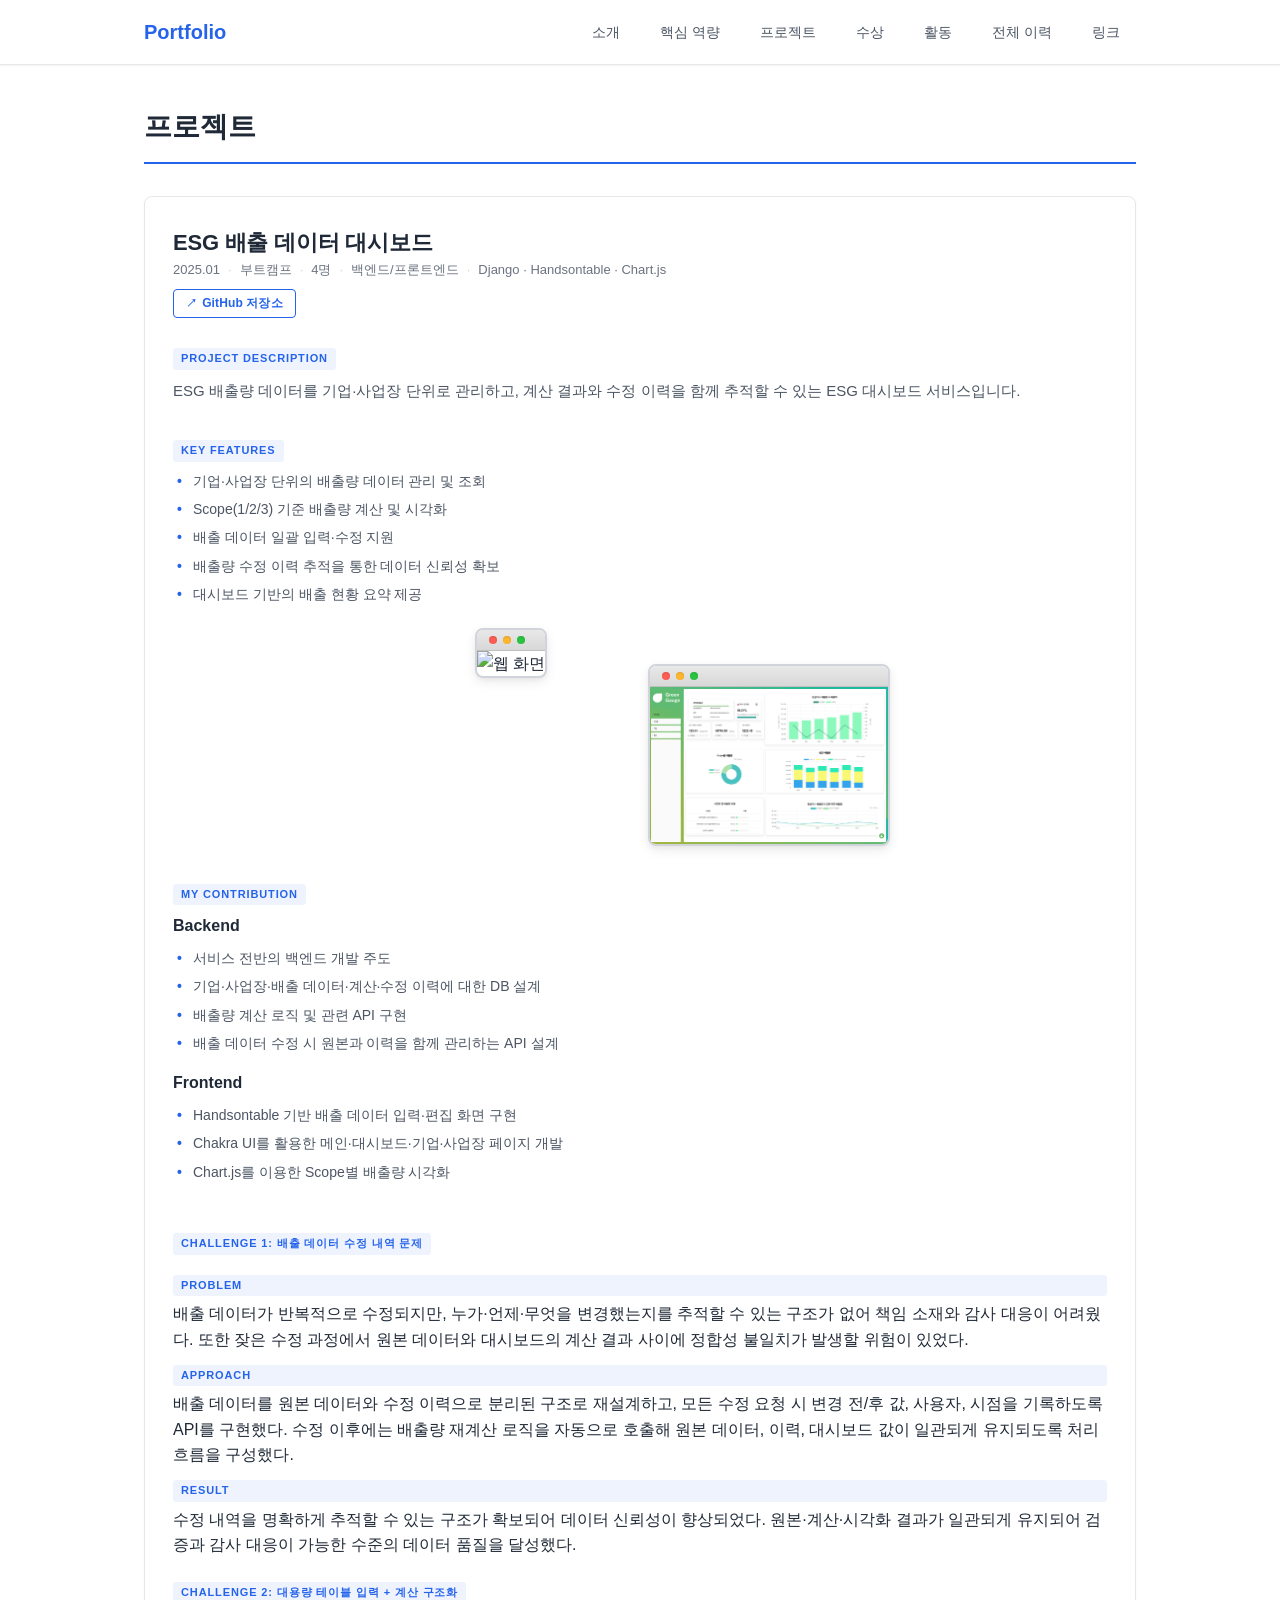
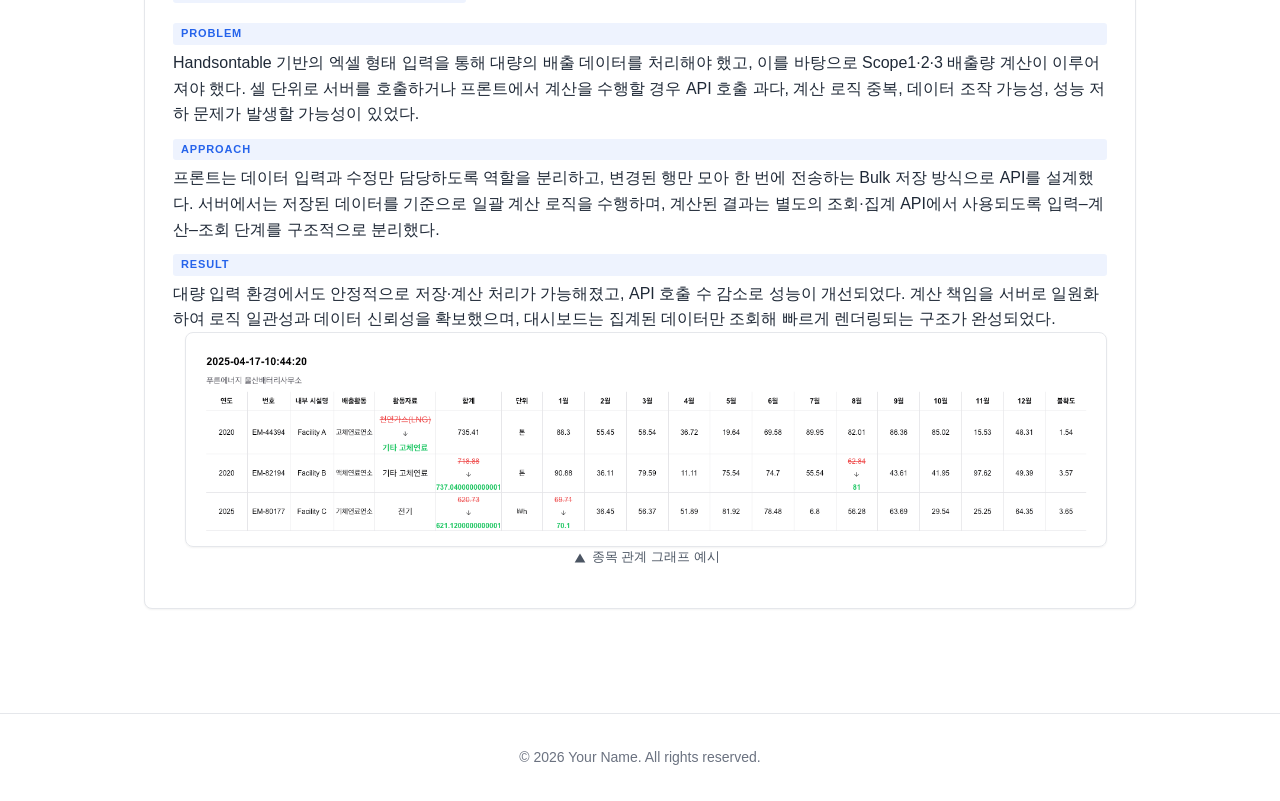
==== index copy.html @ 51c322f3 "setup" ====
<!doctype html>
<html lang="ko">
  <head>
    <meta charset="UTF-8" />
    <meta name="viewport" content="width=device-width, initial-scale=1.0" />
    <title>백엔드 개발자 포트폴리오</title>
    <link rel="stylesheet" href="styles.css" />
  </head>
  <body>
    <!-- SVG symbols (hidden) for reusable icons -->
    <svg
      aria-hidden="true"
      style="position: absolute; width: 0; height: 0; overflow: hidden"
      focusable="false"
    >
      <symbol id="icon-chevron-down" viewBox="0 0 24 24">
        <polygon points="12,18.9282 4,5.0718 20,5.0718" fill="currentColor" />
      </symbol>
      <symbol id="icon-chevron-up" viewBox="0 0 24 24">
        <polygon points="12,5.0718 4,18.9282 20,18.9282" fill="currentColor" />
      </symbol>
    </svg>
    <!-- 네비게이션 -->
    <nav class="nav" id="nav">
      <div class="nav-container">
        <div class="nav-brand">Portfolio</div>
        <ul class="nav-menu">
          <li><a href="#about">소개</a></li>
          <li><a href="#highlights">핵심 역량</a></li>
          <li><a href="#projects">프로젝트</a></li>
          <li><a href="#awards">수상</a></li>
          <li><a href="#activities">활동</a></li>
          <li><a href="#timeline">전체 이력</a></li>
          <li><a href="#links">링크</a></li>
        </ul>
      </div>
    </nav>

    <main class="container">
      <!-- 프로젝트 섹션 -->
      <section id="projects" class="section">
        <h2 class="section-title">프로젝트</h2>
        <div class="cards-container">
          <!-- 프로젝트 1 -->

          <!-- 프로젝트 2 -->
          <article class="card">
            <div class="card-header">
              <h3 class="card-title">ESG 배출 데이터 대시보드</h3>
              <div class="card-meta">
                <span class="card-date">2025.01</span>
                <span class="card-meta-divider">·</span>
                <span class="card-badge">부트캠프</span>
                <span class="card-meta-divider">·</span>
                <span class="card-meta-item">4명</span>
                <span class="card-meta-divider">·</span>
                <span class="card-meta-item">백엔드/프론트엔드</span>
                <span class="card-meta-divider">·</span>
                <span class="card-meta-item"
                  >Django · Handsontable · Chart.js</span
                >
              </div>
              <div class="card-link">
                <a
                  href="https://github.com/esg-bitcamp-team3/front"
                  target="_blank"
                  >GitHub 저장소</a
                >
              </div>
            </div>

            <div class="card-body">
              <div class="project-info">
                <div class="card-section">
                  <h4 class="subsection-title">Project Description</h4>
                  <p class="desc-lead">
                    ESG 배출량 데이터를 기업·사업장 단위로 관리하고, 계산 결과와
                    수정 이력을 함께 추적할 수 있는 ESG 대시보드 서비스입니다.
                  </p>
                </div>
                <div class="card-section">
                  <h4 class="subsection-title">Key Features</h4>
                  <ul class="bullet-list">
                    <li>기업·사업장 단위의 배출량 데이터 관리 및 조회</li>
                    <li>Scope(1/2/3) 기준 배출량 계산 및 시각화</li>
                    <li>배출 데이터 일괄 입력·수정 지원</li>
                    <li>배출량 수정 이력 추적을 통한 데이터 신뢰성 확보</li>
                    <li>대시보드 기반의 배출 현황 요약 제공</li>
                  </ul>
                </div>
              </div>

              <div class="project-media-2col">
                <div class="device desktop">
                  <div class="top-bar">
                    <span></span><span></span><span></span>
                  </div>
                  <div class="screen">
                    <img src="img/pj2_img_4 복사본 3.png" alt="웹 화면" />
                  </div>
                </div>
                <div class="device desktop">
                  <div class="top-bar">
                    <span></span><span></span><span></span>
                  </div>
                  <div class="screen">
                    <img src="img/pj2_img_4.png" alt="웹 화면" />
                  </div>
                </div>
              </div>

              <div class="card-section">
                <h4 class="subsection-title">My Contribution</h4>
                <p style="margin-bottom: 0.5rem">
                  <strong>Backend</strong>
                </p>
                <ul class="bullet-list" style="margin-bottom: 1rem">
                  <li>서비스 전반의 백엔드 개발 주도</li>
                  <li>기업·사업장·배출 데이터·계산·수정 이력에 대한 DB 설계</li>
                  <li>배출량 계산 로직 및 관련 API 구현</li>
                  <li>
                    배출 데이터 수정 시 원본과 이력을 함께 관리하는 API 설계
                  </li>
                </ul>
                <p style="margin-bottom: 0.5rem">
                  <strong>Frontend</strong>
                </p>
                <ul class="bullet-list">
                  <li>Handsontable 기반 배출 데이터 입력·편집 화면 구현</li>
                  <li>
                    Chakra UI를 활용한 메인·대시보드·기업·사업장 페이지 개발
                  </li>
                  <li>Chart.js를 이용한 Scope별 배출량 시각화</li>
                </ul>
              </div>

              <div class="card-section">
                <div>
                  <h4 class="subsection-title">
                    Challenge 1: 배출 데이터 수정 내역 문제
                  </h4>
                  <div class="problem-content">
                    <h5 class="problem-subtitle">Problem</h5>
                    <p class="problem-text">
                      배출 데이터가 반복적으로 수정되지만, 누가·언제·무엇을
                      변경했는지를 추적할 수 있는 구조가 없어 책임 소재와 감사
                      대응이 어려웠다. 또한 잦은 수정 과정에서 원본 데이터와
                      대시보드의 계산 결과 사이에 정합성 불일치가 발생할 위험이
                      있었다.
                    </p>

                    <h5 class="problem-subtitle">Approach</h5>
                    <p class="problem-text">
                      배출 데이터를 원본 데이터와 수정 이력으로 분리된 구조로
                      재설계하고, 모든 수정 요청 시 변경 전/후 값, 사용자,
                      시점을 기록하도록 API를 구현했다. 수정 이후에는 배출량
                      재계산 로직을 자동으로 호출해 원본 데이터, 이력, 대시보드
                      값이 일관되게 유지되도록 처리 흐름을 구성했다.
                    </p>

                    <h5 class="problem-subtitle">Result</h5>
                    <p class="problem-text">
                      수정 내역을 명확하게 추적할 수 있는 구조가 확보되어 데이터
                      신뢰성이 향상되었다. 원본·계산·시각화 결과가 일관되게
                      유지되어 검증과 감사 대응이 가능한 수준의 데이터 품질을
                      달성했다.
                    </p>
                  </div>

                  <h4 class="subsection-title" style="margin-top: 1.5rem">
                    Challenge 2: 대용량 테이블 입력 + 계산 구조화
                  </h4>
                  <div class="problem-content">
                    <h5 class="problem-subtitle">Problem</h5>
                    <p class="problem-text">
                      Handsontable 기반의 엑셀 형태 입력을 통해 대량의 배출
                      데이터를 처리해야 했고, 이를 바탕으로 Scope1·2·3 배출량
                      계산이 이루어져야 했다. 셀 단위로 서버를 호출하거나
                      프론트에서 계산을 수행할 경우 API 호출 과다, 계산 로직
                      중복, 데이터 조작 가능성, 성능 저하 문제가 발생할 가능성이
                      있었다.
                    </p>

                    <h5 class="problem-subtitle">Approach</h5>
                    <p class="problem-text">
                      프론트는 데이터 입력과 수정만 담당하도록 역할을 분리하고,
                      변경된 행만 모아 한 번에 전송하는 Bulk 저장 방식으로 API를
                      설계했다. 서버에서는 저장된 데이터를 기준으로 일괄 계산
                      로직을 수행하며, 계산된 결과는 별도의 조회·집계 API에서
                      사용되도록 입력–계산–조회 단계를 구조적으로 분리했다.
                    </p>

                    <h5 class="problem-subtitle">Result</h5>
                    <p class="problem-text">
                      대량 입력 환경에서도 안정적으로 저장·계산 처리가
                      가능해졌고, API 호출 수 감소로 성능이 개선되었다. 계산
                      책임을 서버로 일원화하여 로직 일관성과 데이터 신뢰성을
                      확보했으며, 대시보드는 집계된 데이터만 조회해 빠르게
                      렌더링되는 구조가 완성되었다.
                    </p>
                  </div>
                </div>
                <div class="diagram-container">
                  <div class="diagram-caption-container">
                    <img
                      src="img/pj2_img_3.png"
                      alt="종목 관계 그래프"
                      class="diagram-img"
                    />

                    <p class="diagram-caption">
                      <svg
                        class="icon icon-chev icon-chev-up"
                        aria-hidden="true"
                        width="14"
                        height="14"
                        focusable="false"
                      >
                        <use href="#icon-chevron-up"></use>
                      </svg>
                      종목 관계 그래프 예시
                    </p>
                  </div>
                </div>
              </div>
            </div>
          </article>
        </div>
      </section>
    </main>

    <footer class="footer">
      <p>&copy; 2026 Your Name. All rights reserved.</p>
    </footer>

    <script src="script.js"></script>
  </body>
</html>
---- styles.css ----
/* 기본 리셋 및 변수 */
* {
  margin: 0;
  padding: 0;
  box-sizing: border-box;
}

:root {
  --primary-color: #2563eb;
  --text-dark: #1f2937;
  --text-gray: #4b5563;
  --text-light: #6b7280;
  --bg-gray: #f9fafb;
  --border-color: #e5e7eb;
  --shadow-sm: 0 1px 2px 0 rgba(0, 0, 0, 0.05);
  --shadow-md: 0 4px 6px -1px rgba(0, 0, 0, 0.1);
  --container-width: 1040px;
  --border-radius: 8px;
}

html {
  scroll-behavior: smooth;
}

body {
  font-family:
    -apple-system, BlinkMacSystemFont, "Apple SD Gothic Neo", "Pretendard",
    "Segoe UI", "Malgun Gothic", sans-serif;
  line-height: 1.6;
  color: var(--text-dark);
  background-color: #ffffff;
}

/* 네비게이션 */
.nav {
  position: sticky;
  top: 0;
  background: #ffffff;
  border-bottom: 1px solid var(--border-color);
  z-index: 100;
  box-shadow: var(--shadow-sm);
}

.nav-container {
  max-width: var(--container-width);
  margin: 0 auto;
  padding: 0 24px;
  display: flex;
  justify-content: space-between;
  align-items: center;
  height: 64px;
}

.nav-brand {
  font-size: 20px;
  font-weight: 700;
  color: var(--primary-color);
}

.nav-menu {
  display: flex;
  gap: 8px;
  list-style: none;
}

.nav-menu li a {
  display: block;
  padding: 8px 16px;
  color: var(--text-gray);
  text-decoration: none;
  border-radius: 6px;
  transition: all 0.2s;
  font-size: 14px;
  font-weight: 500;
}

.nav-menu li a:hover {
  background-color: var(--bg-gray);
  color: var(--primary-color);
}

/* 컨테이너 */
.container {
  max-width: var(--container-width);
  margin: 0 auto;
  padding: 40px 24px;
}

/* 섹션 */
.section {
  margin-bottom: 64px;
}

.section-title {
  font-size: 28px;
  font-weight: 700;
  margin-bottom: 32px;
  color: var(--text-dark);
  padding-bottom: 12px;
  border-bottom: 2px solid var(--primary-color);
}

/* 프로필 헤더 */
.profile-header {
  display: flex;
  align-items: center;
  gap: 40px;
  padding: 20px 0;
}

.profile-photo-area {
  flex-shrink: 0;
}

.profile-photo-placeholder {
  width: 140px;
  height: 140px;
  border-radius: 50%;
  background: var(--bg-gray);
  border: 2px solid var(--border-color);
  overflow: hidden;
}

.profile-photo-placeholder img {
  width: 100%;
  height: 100%;
  object-fit: cover;
  object-position: center 16%;
}

.profile-info {
  flex: 1;
}

.profile-name {
  font-size: 36px;
  font-weight: 700;
  margin-bottom: 4px;
  color: var(--text-dark);
}

.profile-role {
  font-size: 16px;
  color: var(--primary-color);
  font-weight: 600;
  margin-bottom: 12px;
}

.profile-summary {
  font-size: 15px;
  color: var(--text-gray);
  line-height: 1.8;
  margin-bottom: 14px;
}

.profile-contacts {
  list-style: none;
  padding: 0;
  margin: 0;
  display: flex;
  flex-wrap: wrap;
  gap: 6px 20px;
}

.profile-contacts li {
  display: flex;
  align-items: center;
  gap: 5px;
  font-size: 13px;
  color: var(--text-gray);
}

.profile-contacts a {
  color: var(--text-gray);
  text-decoration: none;
}

.profile-contacts a:hover {
  color: var(--primary-color);
}

.profile-extra-grid {
  display: flex;
  flex-direction: column;
  gap: 16px;
  padding-top: 18px;
}

.profile-extra-title {
  font-size: 12px;
  font-weight: 700;
  text-transform: uppercase;
  letter-spacing: 0.07em;
  color: var(--primary-color);
  margin-bottom: 8px;
  padding-bottom: 5px;
  border-bottom: 1px solid rgba(37, 99, 235, 0.2);
}

.profile-extra-list {
  list-style: none;
  padding: 0;
  margin: 0;
  display: flex;
  flex-direction: column;
  gap: 5px;
}

.profile-extra-list li {
  display: grid;
  grid-template-columns: 1fr auto;
  align-items: baseline;
  gap: 12px;
  font-size: 15px;
}

.extra-name {
  color: var(--text-dark);
  font-weight: 500;
}

.extra-tag {
  font-size: 10px;
  font-weight: 600;
  color: var(--primary-color);
  background: rgba(37, 99, 235, 0.08);
  padding: 1px 6px;
  border-radius: 3px;
  white-space: nowrap;
  flex-shrink: 0;
  width: fit-content;
  height: fit-content;
}

.extra-tag-wrap {
  display: flex;
  gap: 4px;
  flex-wrap: wrap;
}

.extra-meta {
  font-size: 13px;
  color: var(--text-light);
  white-space: nowrap;
  flex-shrink: 0;
}

.extra-desc {
  grid-column: 1 / -1;
  display: block;
  font-size: 12px;
  color: var(--text-gray);
  line-height: 1.6;
  margin-top: 2px;
}

.profile-education {
  margin-top: 14px;
}

.profile-edu-school {
  font-size: 13px;
  font-weight: 700;
  color: var(--text-dark);
  margin-bottom: 2px;
}

.profile-edu-dept {
  font-size: 12px;
  color: var(--text-gray);
  margin-bottom: 2px;
}

.profile-edu-period {
  font-size: 11px;
  color: var(--text-light);
}

.profile-certs {
  margin-top: 16px;
}

.profile-certs-title {
  font-size: 11px;
  font-weight: 700;
  color: var(--primary-color);
  text-transform: uppercase;
  letter-spacing: 0.07em;
  margin-bottom: 7px;
  padding-bottom: 5px;
  border-bottom: 1px solid rgba(37, 99, 235, 0.2);
}

.profile-cert-list {
  list-style: none;
  padding: 0;
  margin: 0;
  display: flex;
  flex-direction: column;
  gap: 5px;
}

.profile-cert-list li {
  display: flex;
  justify-content: space-between;
  align-items: baseline;
  gap: 8px;
  font-size: 13px;
}

.cert-name {
  font-weight: 600;
  color: var(--text-dark);
  white-space: nowrap;
}

.cert-meta {
  font-size: 11px;
  color: var(--text-light);
  white-space: nowrap;
}

/* 핵심 역량 그리드 */
.highlights-grid {
  display: grid;
  grid-template-columns: repeat(auto-fit, minmax(280px, 1fr));
  gap: 20px;
}

.highlight-card {
  background: var(--bg-gray);
  padding: 24px;
  border-radius: var(--border-radius);
  border: 1px solid var(--border-color);
}

.highlight-title {
  font-size: 18px;
  font-weight: 600;
  color: var(--text-dark);
  margin-bottom: 8px;
}

.highlight-desc {
  font-size: 14px;
  color: var(--text-gray);
  line-height: 1.6;
}

/* 카드 컨테이너 */
.cards-container {
  display: flex;
  flex-direction: column;
  gap: 24px;
}

/* 카드 */
.card {
  background: #ffffff;
  border: 1px solid var(--border-color);
  border-radius: var(--border-radius);
  padding: 28px;
  box-shadow: var(--shadow-sm);
  transition: box-shadow 0.2s;
}

.card:hover {
  box-shadow: var(--shadow-md);
}

.card-header {
  margin-bottom: 2px;
}

.card-title-row {
  display: flex;
  align-items: center;
  gap: 12px;
  margin-bottom: 8px;
  justify-content: space-between;
}

.card-title {
  font-size: 22px;
  font-weight: 700;
  color: var(--text-dark);
  margin-bottom: 0;
  letter-spacing: -0.01em;
}

.card-title-row .card-link {
  margin-top: 0;
}

.card-meta {
  display: flex;
  gap: 8px;
  align-items: center;
  flex-wrap: wrap;
}

.card-date {
  font-size: 13px;
  color: var(--text-light);
  font-weight: 400;
}

.card-badge {
  font-size: 13px;
  color: var(--text-light);
  font-weight: 400;
}

.card-meta-item {
  font-size: 13px;
  color: var(--text-light);
  font-weight: 400;
}

.card-meta-divider {
  font-size: 13px;
  color: #d1d5db;
  font-weight: 300;
}

.card-body {
  display: flex;
  flex-direction: column;
  gap: 16px;
}

.card-info {
  font-size: 14px;
  color: var(--text-gray);
  line-height: 1.6;
}

.info-label {
  font-weight: 600;
  color: var(--text-dark);
}

.card-link {
  margin-top: 8px;
}

.card-link a {
  display: inline-flex;
  align-items: center;
  gap: 5px;
  color: var(--primary-color);
  text-decoration: none;
  font-size: 12px;
  font-weight: 600;
  padding: 4px 12px;
  border: 1.5px solid var(--primary-color);
  border-radius: 4px;
  transition: all 0.15s;
  letter-spacing: 0.01em;
}

.card-link a::before {
  content: "↗";
  font-size: 11px;
}

.card-link a:hover {
  background: var(--primary-color);
  color: #ffffff;
}

.card-links {
  display: flex;
  align-items: center;
  flex-wrap: wrap;
  gap: 8px;
  font-size: 13px;
  color: var(--text-light);
}

.card-links a {
  color: var(--primary-color);
  text-decoration: none;
  font-weight: 500;
  border-bottom: 1px solid transparent;
}

.card-links a:hover {
  border-bottom-color: var(--primary-color);
}

.links-label {
  color: var(--text-light);
  font-weight: 500;
}

.links-divider {
  color: #d1d5db;
  font-weight: 300;
}

.card-description {
  background: var(--bg-gray);
  border: 1px solid var(--border-color);
  border-radius: var(--border-radius);
  padding: 14px 16px;
}

.desc-lead {
  font-size: 15px;
  font-weight: 400;
  color: var(--text-gray);
  line-height: 1.75;
  margin-bottom: 8px;
}

.desc-sub {
  font-size: 13px;
  color: var(--text-gray);
  line-height: 1.7;
}

.inline-link {
  color: var(--primary-color);
  text-decoration: none;
  font-weight: 500;
  border-bottom: 1px solid transparent;
}

.inline-link:hover {
  border-bottom-color: var(--primary-color);
}

.problem-content {
  display: flex;
  flex-direction: column;
}

.problem-content-grid {
  display: grid;
  grid-template-columns: 1fr 1fr;
  gap: 8px;
}

.problem-subtitle {
  display: inline-block;
  font-size: 11px;
  font-weight: 700;
  text-transform: uppercase;
  letter-spacing: 0.08em;
  color: var(--primary-color);
  background: rgba(37, 99, 235, 0.08);
  padding: 2px 8px;
  border-radius: 3px;
  margin: 12px 0 5px;
}

.problem-desc {
  font-size: 14px;
  color: var(--text-gray);
  line-height: 1.8;
  margin: 0 0 8px 0;
}

.problem-desc strong {
  color: var(--text-dark);
  font-weight: 600;
}

.problem-list {
  list-style: none;
  padding-left: 0;
  margin: 0 0 8px 0;
}

.problem-list li {
  position: relative;
  padding-left: 18px;
  margin-bottom: 4px;
  font-size: 14px;
  color: var(--text-gray);
  line-height: 1.6;
}

.problem-list li::before {
  content: "•";
  position: absolute;
  left: 2px;
  color: var(--primary-color);
  font-weight: bold;
}

.pipeline-diagram {
  margin-top: 24px;
  text-align: center;
}

.pipeline-caption {
  font-size: 13px;
  font-weight: 500;
  color: var(--text-gray);
  margin-bottom: 12px;
}

.pipeline-img {
  width: 100%;
  max-width: 800px;
  height: auto;
  padding: 12px;
  border: 1px solid var(--border-color);
  border-radius: var(--border-radius);
  box-shadow: var(--shadow-sm);
}

.diagram-container {
  float: right;
  margin-left: 12px;
  text-align: right;
  display: flex;
  flex-direction: column;
  align-items: flex-end;
  gap: 8px;
}
.diagram-caption-container {
  display: flex;
  justify-content: center;
  align-items: center;
  text-align: center;
  flex-direction: column;
  width: 100%;
}

.diagram-caption {
  font-size: 13px;
  font-weight: 500;
  color: var(--text-gray);
  margin-bottom: 12px;
}

.diagram-img {
  width: 100%;
  height: auto;
  padding: 12px;
  border: 1px solid var(--border-color);
  border-radius: var(--border-radius);
  box-shadow: var(--shadow-sm);
}

.project-layout {
  display: flex;
  flex-direction: column;
  gap: 20px;
}

.project-layout-6040 {
  display: flex;
  flex-direction: column;
  gap: 20px;
}

.project-layout-4060 {
  display: flex;
  flex-direction: column;
  gap: 20px;
}

.project-info {
  display: flex;
  flex-direction: column;
}

.project-media-2col {
  position: relative;
  display: grid;
  grid-template-columns: 1fr 1fr;
  align-items: start;
  justify-items: center;
  max-width: 500px;
  margin: 0 auto;
  padding-bottom: 30px;
  gap: 16px;
}

.project-media-2col.ratio-6040 {
  position: relative;
  display: grid;
  grid-template-columns: 0.6fr 0.4fr;
  align-items: end;
}

.project-media-full {
  position: relative;
  align-items: end;
}

.project-media-2col .device {
  position: relative;
  z-index: 1;
}

.project-media-full .device:first-child {
  position: relative;
  z-index: 1;
  max-width: 90%;
}

.project-media-2col .device + .device {
  z-index: 2;
  transform: translateY(36px);
}

.cards-container .card:nth-of-type(odd) .project-media-full .device + .device {
  position: absolute;
  bottom: -40px;
  right: -20px;
  z-index: 2;
  max-width: 70%;
}

.device.mobile {
  position: relative;
  width: 220px;
  aspect-ratio: 10 / 19.5; /* 약 10:19.5, 더 넓은 가로 비율 */
  padding: 12px;
  border-radius: 32px;
  background: #0f0f0f;
  box-shadow:
    0 10px 28px rgba(0, 0, 0, 0.28),
    inset 0 0 0 1px rgba(255, 255, 255, 0.06);
  justify-self: start;
}

.device.mobile::before {
  content: "";
  position: absolute;
  top: 4px;
  left: 50%;
  width: 84px;
  height: 16px;
  transform: translateX(-50%);
  border-radius: 800px;
  background: #0f0f0f;
}

.device.mobile .screen {
  padding: 12px;
  background: #ffffff;
  border-radius: 22px;
  height: 100%;
  display: flex;
  flex-direction: column;
  align-items: center;
  justify-content: flex-start;
  overflow: hidden;
}

.device.mobile img {
  width: 100%;
  height: auto;
  position: relative;
  display: block;
  object-fit: scale-down;
  object-position: top center;
  background: #ffffff;
}

.device.desktop {
  border: 2px solid #d1d5db;
  border-radius: 8px;
  overflow: hidden;
  background: #ffffff;
  box-shadow:
    0 4px 12px rgba(0, 0, 0, 0.08),
    0 2px 4px rgba(0, 0, 0, 0.04);
}

.device.desktop .top-bar {
  background: linear-gradient(to bottom, #e8e8e8, #d8d8d8);
  display: flex;
  gap: 6px;
  padding: 6px 12px;
  align-items: center;
  border-bottom: 1px solid #c0c0c0;
}

.device.desktop .top-bar span {
  width: 8px;
  height: 8px;
  border-radius: 50%;
  box-shadow: inset 0 1px 2px rgba(0, 0, 0, 0.15);
}

.device.desktop .top-bar span:nth-child(1) {
  background: linear-gradient(135deg, #ff6057, #ff5a52);
}

.device.desktop .top-bar span:nth-child(2) {
  background: linear-gradient(135deg, #ffbd2e, #ffb02b);
}

.device.desktop .top-bar span:nth-child(3) {
  background: linear-gradient(135deg, #28ca42, #27c03f);
}

.device.desktop img {
  width: 100%;
  display: block;
}

.card-section {
  margin-top: 12px;
}

.subsection-title {
  display: inline-block;
  font-size: 11px;
  font-weight: 700;
  color: var(--primary-color);
  text-transform: uppercase;
  letter-spacing: 0.08em;
  background: rgba(37, 99, 235, 0.08);
  padding: 2px 8px;
  border-radius: 3px;
  margin-top: 16px;
  margin-bottom: 8px;
}

.challenge-title {
  font-size: 16px;
  font-weight: 700;
  color: var(--text-dark);
  margin-bottom: 12px;
  padding: 8px 12px;
  border-left: 3px solid var(--primary-color);
  background: rgba(37, 99, 235, 0.05);
  border-radius: 0 6px 6px 0;
}

.bullet-list {
  list-style: none;
  padding-left: 0;
}

.bullet-list li {
  position: relative;
  padding-left: 20px;
  margin-bottom: 6px;
  font-size: 14px;
  color: var(--text-gray);
  line-height: 1.6;
}

.bullet-list li::before {
  content: "•";
  position: absolute;
  left: 4px;
  color: var(--primary-color);
  font-weight: bold;
}

/* 프로젝트 개요 / Trouble Shooting 분리 */
.card-challenges {
}

.challenges-header {
  font-size: 13px;
  font-weight: 700;
  text-transform: uppercase;
  letter-spacing: 0.09em;
  color: var(--primary-color);
  margin-bottom: 18px;
}

/* 타임라인 */
.timeline-container {
  position: relative;
  padding-left: 32px;
}

.timeline-container::before {
  content: "";
  position: absolute;
  left: 8px;
  top: 0;
  bottom: 0;
  width: 2px;
  background-color: var(--border-color);
}

.timeline-item {
  position: relative;
  margin-bottom: 24px;
  padding-bottom: 8px;
}

.timeline-marker {
  position: absolute;
  left: -28px;
  top: 6px;
  width: 12px;
  height: 12px;
  border-radius: 50%;
  background-color: var(--primary-color);
  border: 2px solid #ffffff;
  box-shadow: 0 0 0 2px var(--border-color);
}

.timeline-content {
  padding-left: 8px;
}

.timeline-date {
  font-size: 13px;
  color: var(--text-light);
  font-weight: 500;
  margin-bottom: 4px;
}

.timeline-title {
  font-size: 16px;
  font-weight: 600;
  color: var(--text-dark);
  margin-bottom: 4px;
}

.timeline-category {
  display: inline-block;
  font-size: 12px;
  padding: 2px 10px;
  background-color: var(--bg-gray);
  color: var(--text-gray);
  border-radius: 4px;
  font-weight: 500;
}

/* 링크 컨테이너 */
.links-container {
  display: grid;
  grid-template-columns: repeat(auto-fit, minmax(250px, 1fr));
  gap: 20px;
}

.link-card {
  display: flex;
  align-items: center;
  gap: 16px;
  padding: 20px;
  background: var(--bg-gray);
  border: 1px solid var(--border-color);
  border-radius: var(--border-radius);
  text-decoration: none;
  transition: all 0.2s;
}

.link-card:hover {
  box-shadow: var(--shadow-md);
  transform: translateY(-2px);
}

.link-icon {
  font-size: 28px;
}

.link-info {
  flex: 1;
}

.link-title {
  font-size: 16px;
  font-weight: 600;
  color: var(--text-dark);
  margin-bottom: 4px;
}

.link-url {
  font-size: 13px;
  color: var(--text-gray);
  word-break: break-all;
}

/* 푸터 */
.footer {
  text-align: center;
  padding: 32px 24px;
  border-top: 1px solid var(--border-color);
  color: var(--text-light);
  font-size: 14px;
}

.triangle {
  font-size: 12px;
  color: var(--text-gray);
}

/* reusable inline SVG icon */
.icon {
  display: inline-block;
  vertical-align: middle;
  width: 16px;
  height: 16px;
  color: var(--text-gray);
}

.icon use {
  pointer-events: none;
}

@media print {
  .icon {
    width: 12px;
    height: 12px;
  }
}

/* 프린트 스타일 */
@media print {
  @page {
    size: A4;
    margin: 12mm;
  }

  body {
    font-size: 13pt;
    line-height: 1.5;
    color: #000000;
  }

  .nav {
    display: none;
  }

  .container {
    max-width: 100%;
    padding: 0;
  }

  .section {
    margin-bottom: 24px;
    page-break-inside: avoid;
  }

  .section-title {
    font-size: 18pt;
    margin-bottom: 12px;
    padding-bottom: 6px;
    border-bottom: 1.5px solid #000000;
  }

  .profile-header {
    padding: 12px 0;
    gap: 10px;
  }

  .profile-photo-placeholder {
    width: 140px;
    height: 140px;
  }

  .profile-name {
    font-size: 20pt;
    margin-bottom: 4px;
  }

  .profile-role {
    font-size: 13pt;
    margin-bottom: 6px;
  }

  .profile-summary {
    font-size: 11pt;
    line-height: 1.5;
    margin-bottom: 8px;
  }

  .profile-contacts {
    gap: 4px 14px;
  }

  .profile-contacts li {
    font-size: 10pt;
  }

  .profile-extra-grid {
    gap: 10px;
    padding-top: 12px;
  }

  .profile-extra-title {
    font-size: 9pt;
    margin-bottom: 5px;
    padding-bottom: 3px;
  }

  .profile-extra-list li {
    font-size: 11pt;
    gap: 4px;
  }

  .extra-meta {
    font-size: 10pt;
  }

  .extra-desc {
    font-size: 10pt;
    line-height: 1.5;
  }

  .profile-education {
    margin-top: 8px;
  }

  .profile-edu-school {
    font-size: 10pt;
  }

  .profile-edu-dept,
  .profile-edu-period {
    font-size: 9pt;
  }

  .profile-certs {
    margin-top: 10px;
  }

  .profile-certs-title {
    font-size: 8pt;
    margin-bottom: 5px;
    padding-bottom: 3px;
  }

  .profile-cert-list li {
    font-size: 9pt;
  }

  .cert-meta {
    font-size: 8pt;
  }

  .highlights-grid {
    display: grid;
    grid-template-columns: repeat(2, 1fr);
    gap: 12px;
  }

  .highlight-card {
    background: transparent;
    border: 1px solid #cccccc;
    padding: 12px;
    page-break-inside: avoid;
  }

  .highlight-title {
    font-size: 12pt;
    margin-bottom: 4px;
  }

  .highlight-desc {
    font-size: 10pt;
    line-height: 1.4;
  }

  .cards-container {
    gap: 16px;
  }

  .card {
    border: 1px solid #cccccc;
    box-shadow: none;
    padding: 16px;
    page-break-inside: avoid;
    background: transparent;
    overflow: hidden;
    width: 100%;
  }

  #projects .cards-container .card {
    page-break-after: always;
  }

  #projects .cards-container .card:last-child {
    page-break-after: auto;
  }

  .card:hover {
    box-shadow: none;
  }

  .card-title {
    font-size: 15pt;
    font-weight: 700;
    margin-bottom: 6px;
    letter-spacing: -0.01em;
  }

  .card-meta {
    gap: 8px;
  }

  .card-date {
    font-size: 10pt;
  }

  .card-badge {
    font-size: 10pt;
  }

  .card-meta-item {
    font-size: 10pt;
  }

  .card-meta-divider {
    font-size: 10pt;
  }

  .card-body {
    gap: 10px;
    width: 100%;
  }

  .project-layout,
  .project-layout-4060,
  .project-layout-6040 {
    display: flex;
    flex-direction: column;
    gap: 12px;
    width: 100%;
  }

  .project-media-2col {
    display: grid;
    grid-template-columns: 1fr 1fr;
    align-items: start;
    justify-items: center;
    max-width: 400px;
    margin: 0 auto;
    padding-bottom: 24px;
  }

  .project-media-2col .device + .device {
    z-index: 2;
    transform: translateY(28px);
  }

  .device.mobile,
  .device.desktop,
  .device.mobile .screen {
    -webkit-print-color-adjust: exact;
    print-color-adjust: exact;
  }

  .device.mobile {
    box-shadow: none;
    width: 220px;
    padding: 12px;
    border-radius: 30px;
  }

  .device.mobile::before {
    width: 84px;
    height: 14px;
    top: 3px;
  }

  .device.mobile .screen {
    padding: 10px;
    border-radius: 20px;
  }

  .device.desktop {
    border: 1px solid #cccccc;
    border-radius: 6px;
    background: #ffffff;
    box-shadow: none !important;
    border: 1px solid #ddd;
  }

  .device.desktop .top-bar {
    background: #f3f3f3;
    gap: 4px;
    padding: 4px 8px;
  }

  .device.desktop .top-bar span {
    width: 6px;
    height: 6px;
    background: #bbbbbb;
  }

  .card-info {
    font-size: 11pt;
  }

  .card-link a {
    font-size: 0;
    border: none;
    padding: 0;
    background: none;
  }

  .card-link a::before {
    content: none;
  }

  .card-link a::after {
    display: inline;
    content: attr(href);
    font-size: 9pt;
    font-weight: 400;
    color: #555555;
    word-break: break-all;
  }

  .card-links {
    gap: 6px;
    font-size: 10pt;
  }

  .card-links a {
    color: #000000;
    text-decoration: none;
    border-bottom: none;
  }

  .card-links a::after {
    content: " (" attr(href) ")";
    font-size: 9pt;
    color: #555555;
  }

  .card-description {
    background: transparent;
    border: 1px solid #cccccc;
    padding: 10px 12px;
    page-break-inside: avoid;
  }

  .desc-lead {
    font-size: 11pt;
    line-height: 1.5;
    margin-bottom: 6px;
  }

  .desc-sub {
    font-size: 11pt;
    line-height: 1.5;
  }

  .problem-content-grid {
    gap: 4px;
  }

  .problem-subtitle {
    font-size: 9pt;
    padding: 2px 6px;
    margin: 10px 0 4px;
    background: rgba(37, 99, 235, 0.08);
    border-radius: 3px;
    -webkit-print-color-adjust: exact;
    print-color-adjust: exact;
  }

  .problem-desc {
    font-size: 11pt;
    line-height: 1.5;
    margin: 0 0 6px 0;
  }

  .problem-list {
    list-style: none;
    padding-left: 0;
    margin: 0 0 6px 0;
  }

  .problem-list li {
    position: relative;
    padding-left: 14px;
    margin-bottom: 3px;
    font-size: 11pt;
    line-height: 1.5;
  }

  .problem-list li::before {
    content: "•";
    position: absolute;
    left: 1px;
    font-size: 11pt;
  }

  .pipeline-diagram {
    margin-top: 16px;
    page-break-inside: avoid;
  }

  .diagram-caption {
    font-size: 9pt;
    margin-bottom: 8px;
  }

  .pipeline-img {
    max-width: 600px;
    padding: 8px;
    box-shadow: none !important;
    border: 1px solid #ddd;
  }

  .diagram-img {
    padding: 8px;
    box-shadow: none !important;
    border: 1px solid #ddd;
  }

  .subsection-title {
    font-size: 9pt;
    padding: 2px 6px;
    margin-top: 10px;
    margin-bottom: 5px;
    background: rgba(37, 99, 235, 0.08);
    border-radius: 3px;
    -webkit-print-color-adjust: exact;
    print-color-adjust: exact;
  }

  .challenge-title {
    font-size: 13pt;
    font-weight: 700;
    padding: 5px 10px;
    border-left: 2px solid #2563eb;
    background: rgba(37, 99, 235, 0.04);
    border-radius: 0 4px 4px 0;
    -webkit-print-color-adjust: exact;
    print-color-adjust: exact;
  }

  .bullet-list li {
    font-size: 11pt;
    line-height: 1.5;
    margin-bottom: 4px;
  }

  .timeline-container {
    padding-left: 24px;
  }

  .timeline-container::before {
    left: 6px;
    width: 1.5px;
  }

  .timeline-marker {
    left: -21px;
    width: 10px;
    height: 10px;
    border-width: 1.5px;
  }

  .timeline-item {
    margin-bottom: 14px;
    padding-bottom: 6px;
  }

  .timeline-date {
    font-size: 10pt;
  }

  .timeline-title {
    font-size: 11pt;
  }

  .timeline-category {
    font-size: 9pt;
    padding: 1px 8px;
    background-color: transparent;
    border: 1px solid #cccccc;
  }

  .links-container {
    grid-template-columns: repeat(3, 1fr);
    gap: 12px;
  }

  .link-card {
    background: transparent;
    border: 1px solid #cccccc;
    padding: 12px;
    page-break-inside: avoid;
  }

  .link-card:hover {
    box-shadow: none;
    transform: none;
  }

  .link-icon {
    font-size: 20px;
  }

  .link-title {
    font-size: 11pt;
  }

  .link-url {
    font-size: 9pt;
  }

  .footer {
    display: none;
  }

  .triangle {
    font-size: 9pt;
    margin-right: 2px;
  }

  .card-challenges {
    page-break-before: always;
    -webkit-print-color-adjust: exact;
    print-color-adjust: exact;
  }

  .challenges-header {
    font-size: 11pt;
    font-weight: 700;
    letter-spacing: 0.07em;
    color: #2563eb;
    margin-bottom: 12px;
    text-transform: uppercase;
    -webkit-print-color-adjust: exact;
    print-color-adjust: exact;
  }

  /* 페이지 넘김 방지 */
  .card,
  .highlight-card,
  .timeline-item,
  .link-card {
    break-inside: avoid;
  }
}

/* 12-column grid col classes */
.col-1 {
  width: 8.3333%;
}
.col-2 {
  width: 16.6667%;
}
.col-3 {
  width: 25%;
}
.col-4 {
  width: 33.3333%;
}
.col-5 {
  width: 41.6667%;
}
.col-6 {
  width: 50%;
}
.col-7 {
  width: 58.3333%;
}
.col-8 {
  width: 66.6667%;
}
.col-9 {
  width: 75%;
}
.col-10 {
  width: 83.3333%;
}
.col-11 {
  width: 91.6667%;
}
.col-12 {
  width: 100%;
}

.row {
  display: flex;
  flex-wrap: wrap;
}
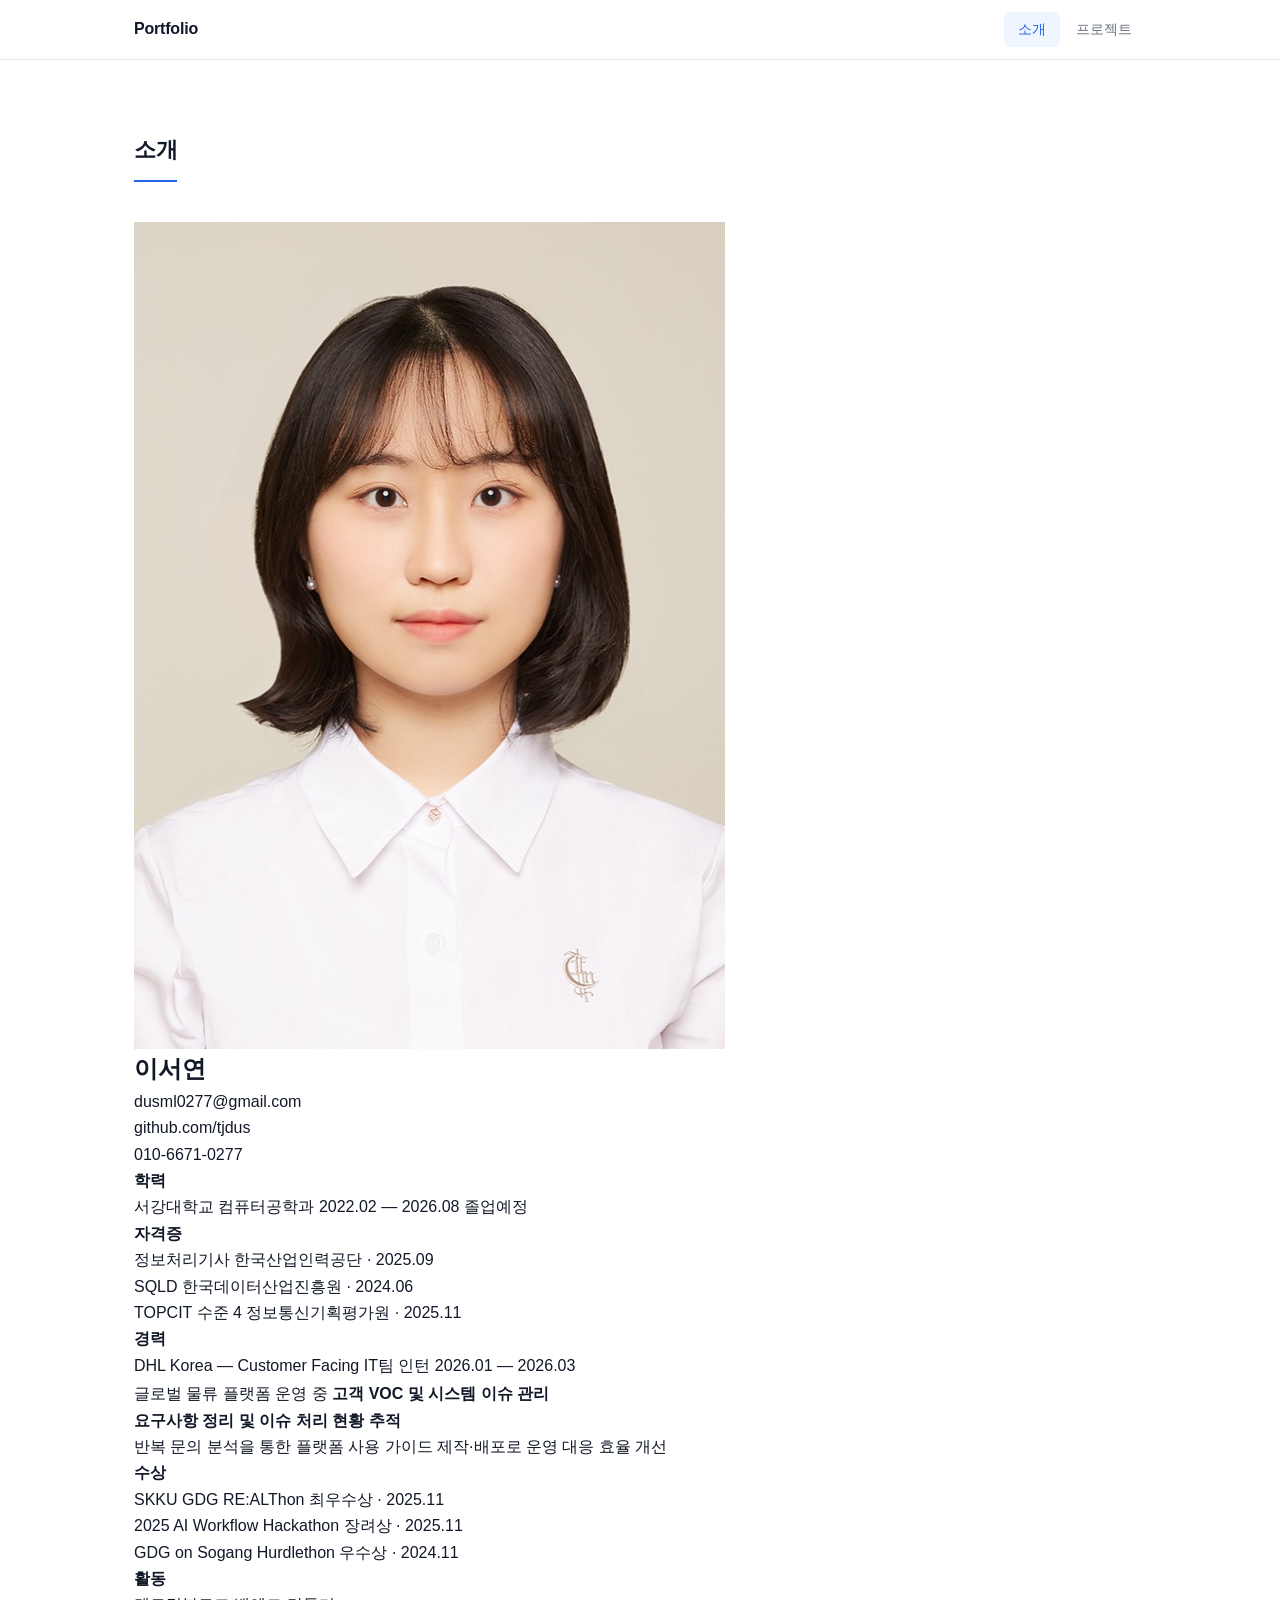
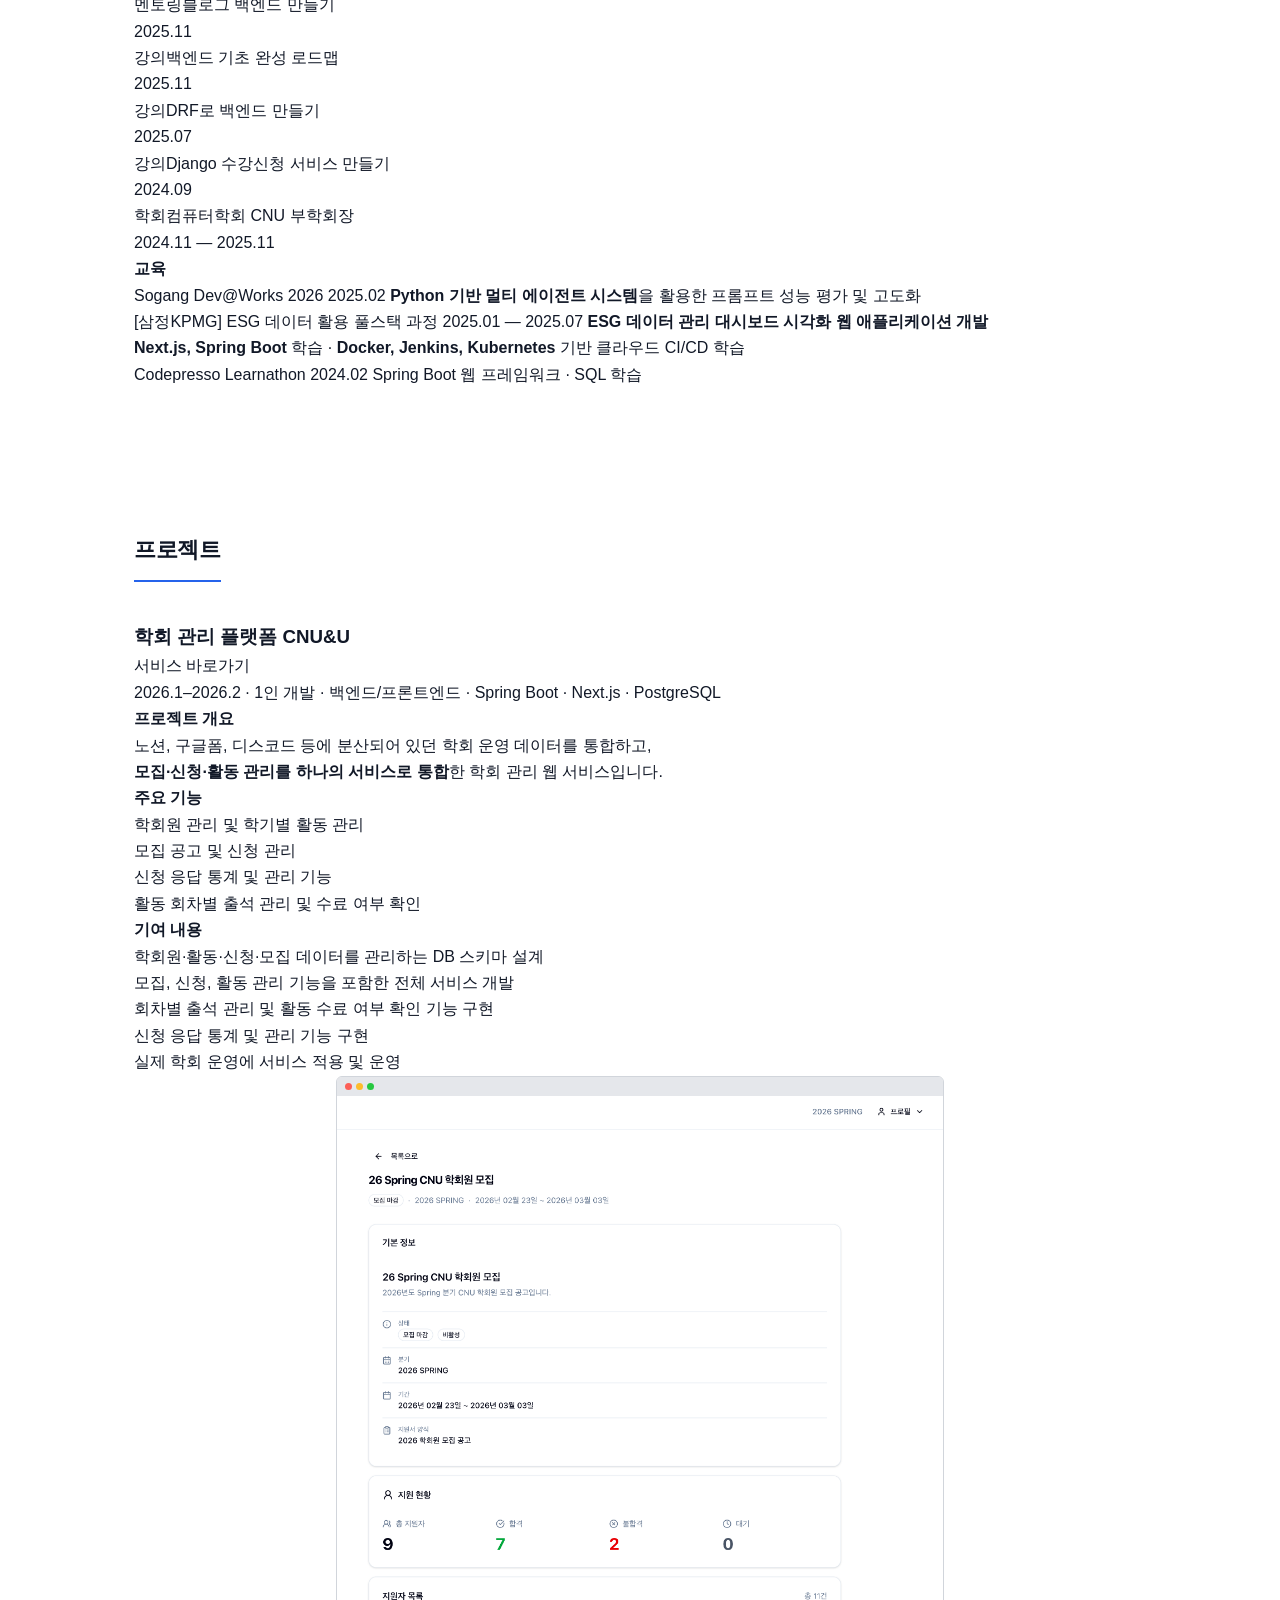
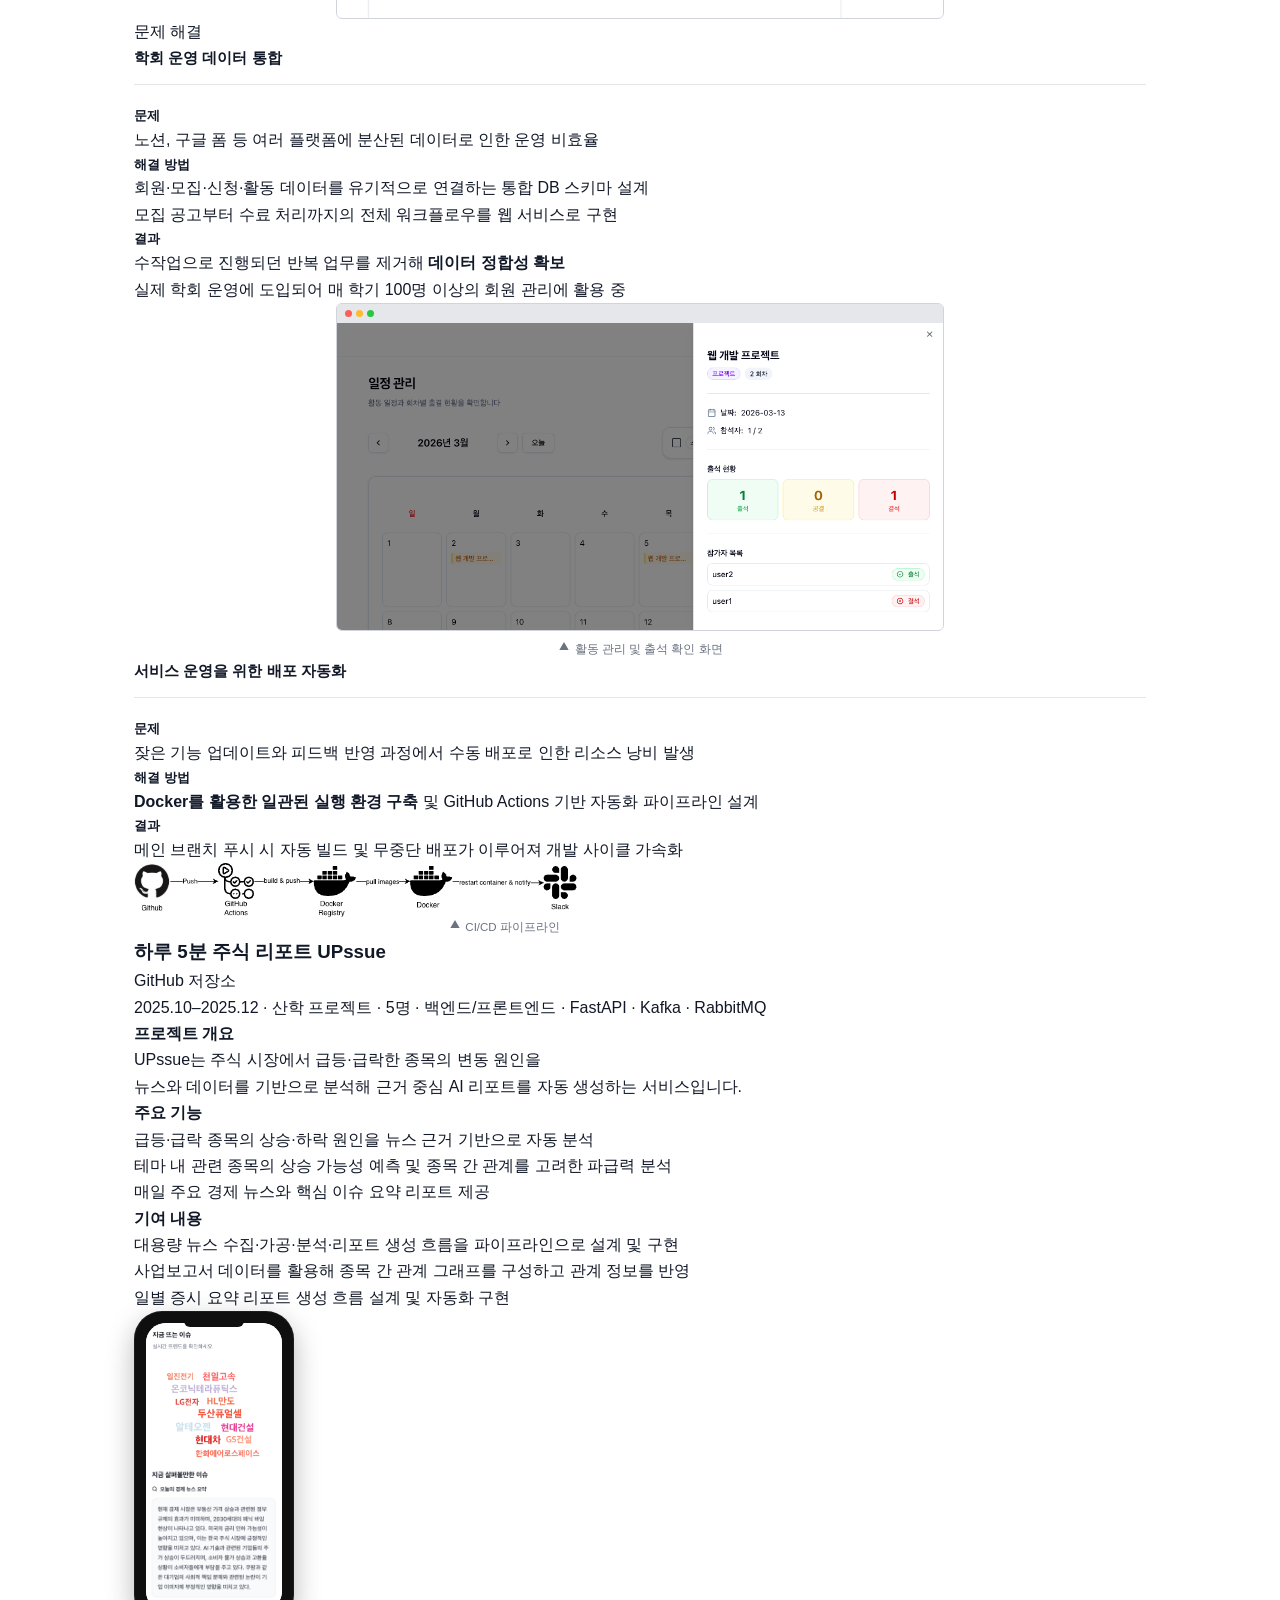
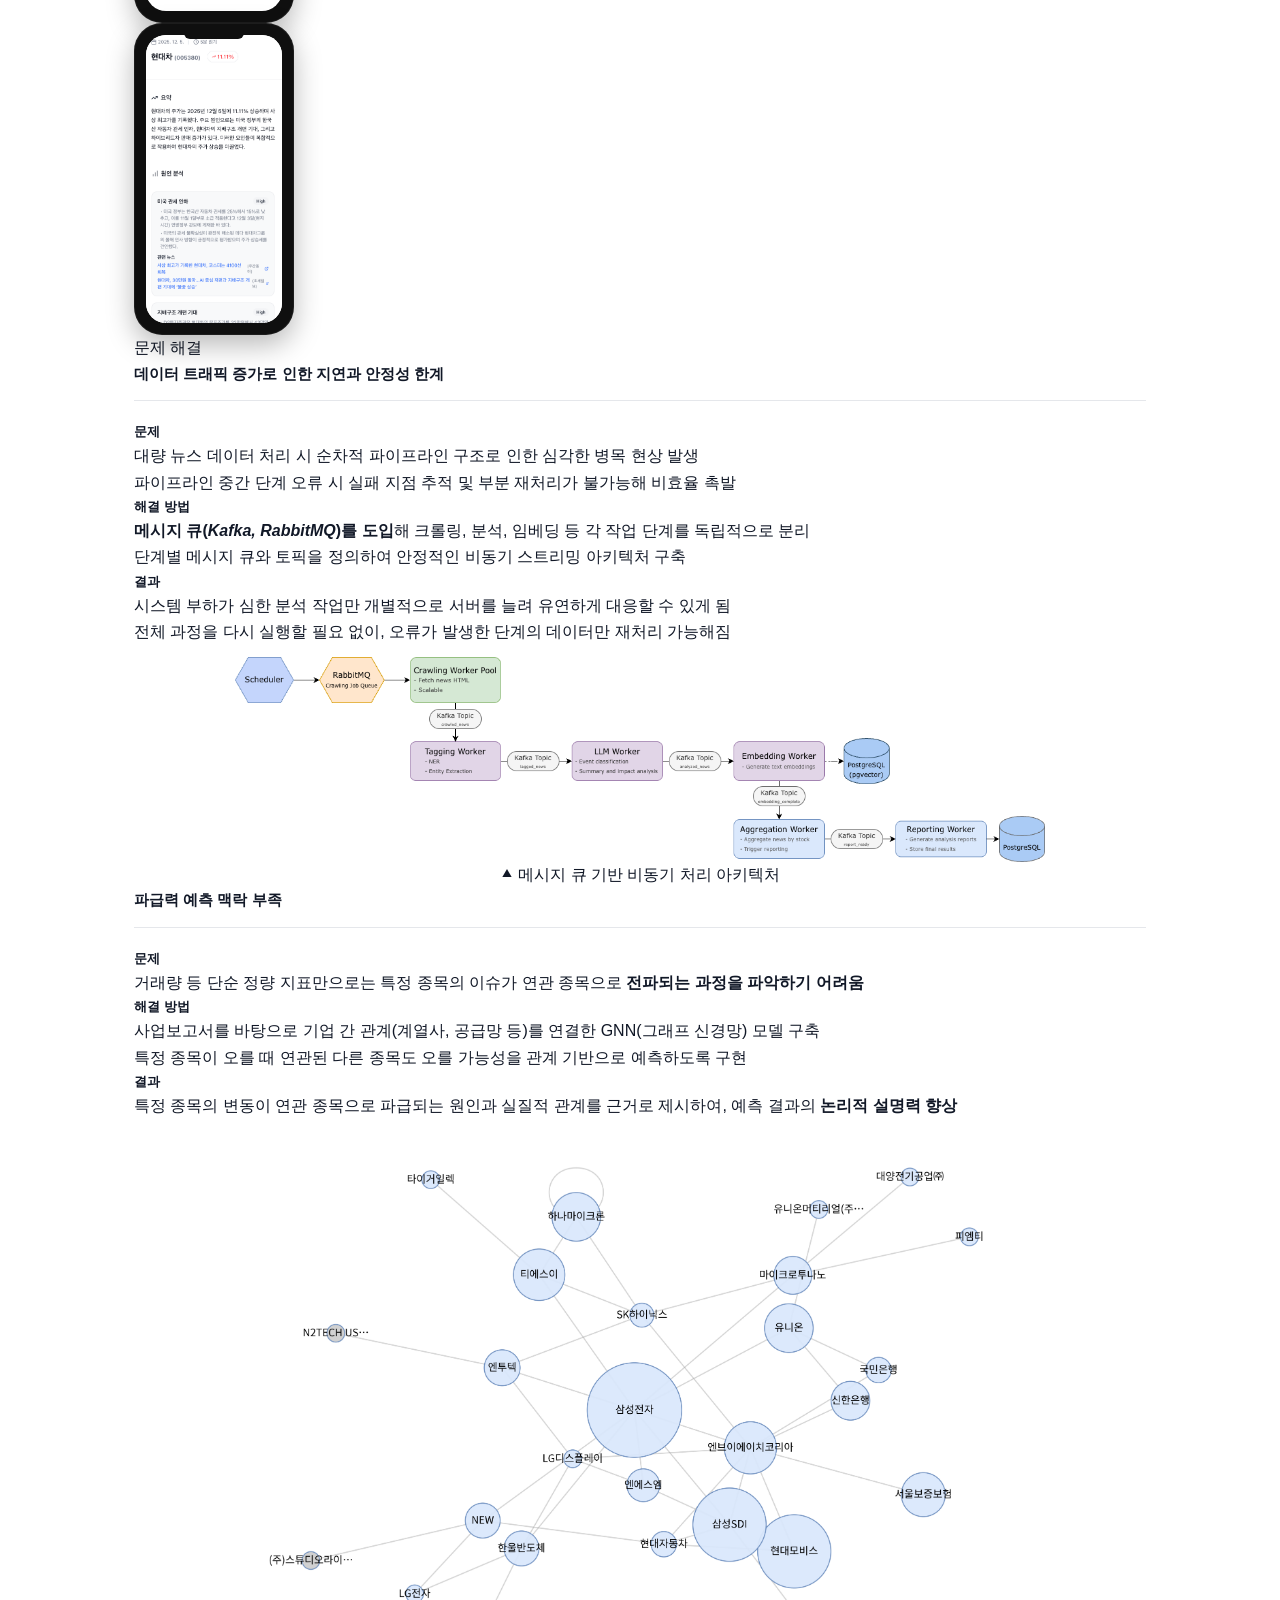
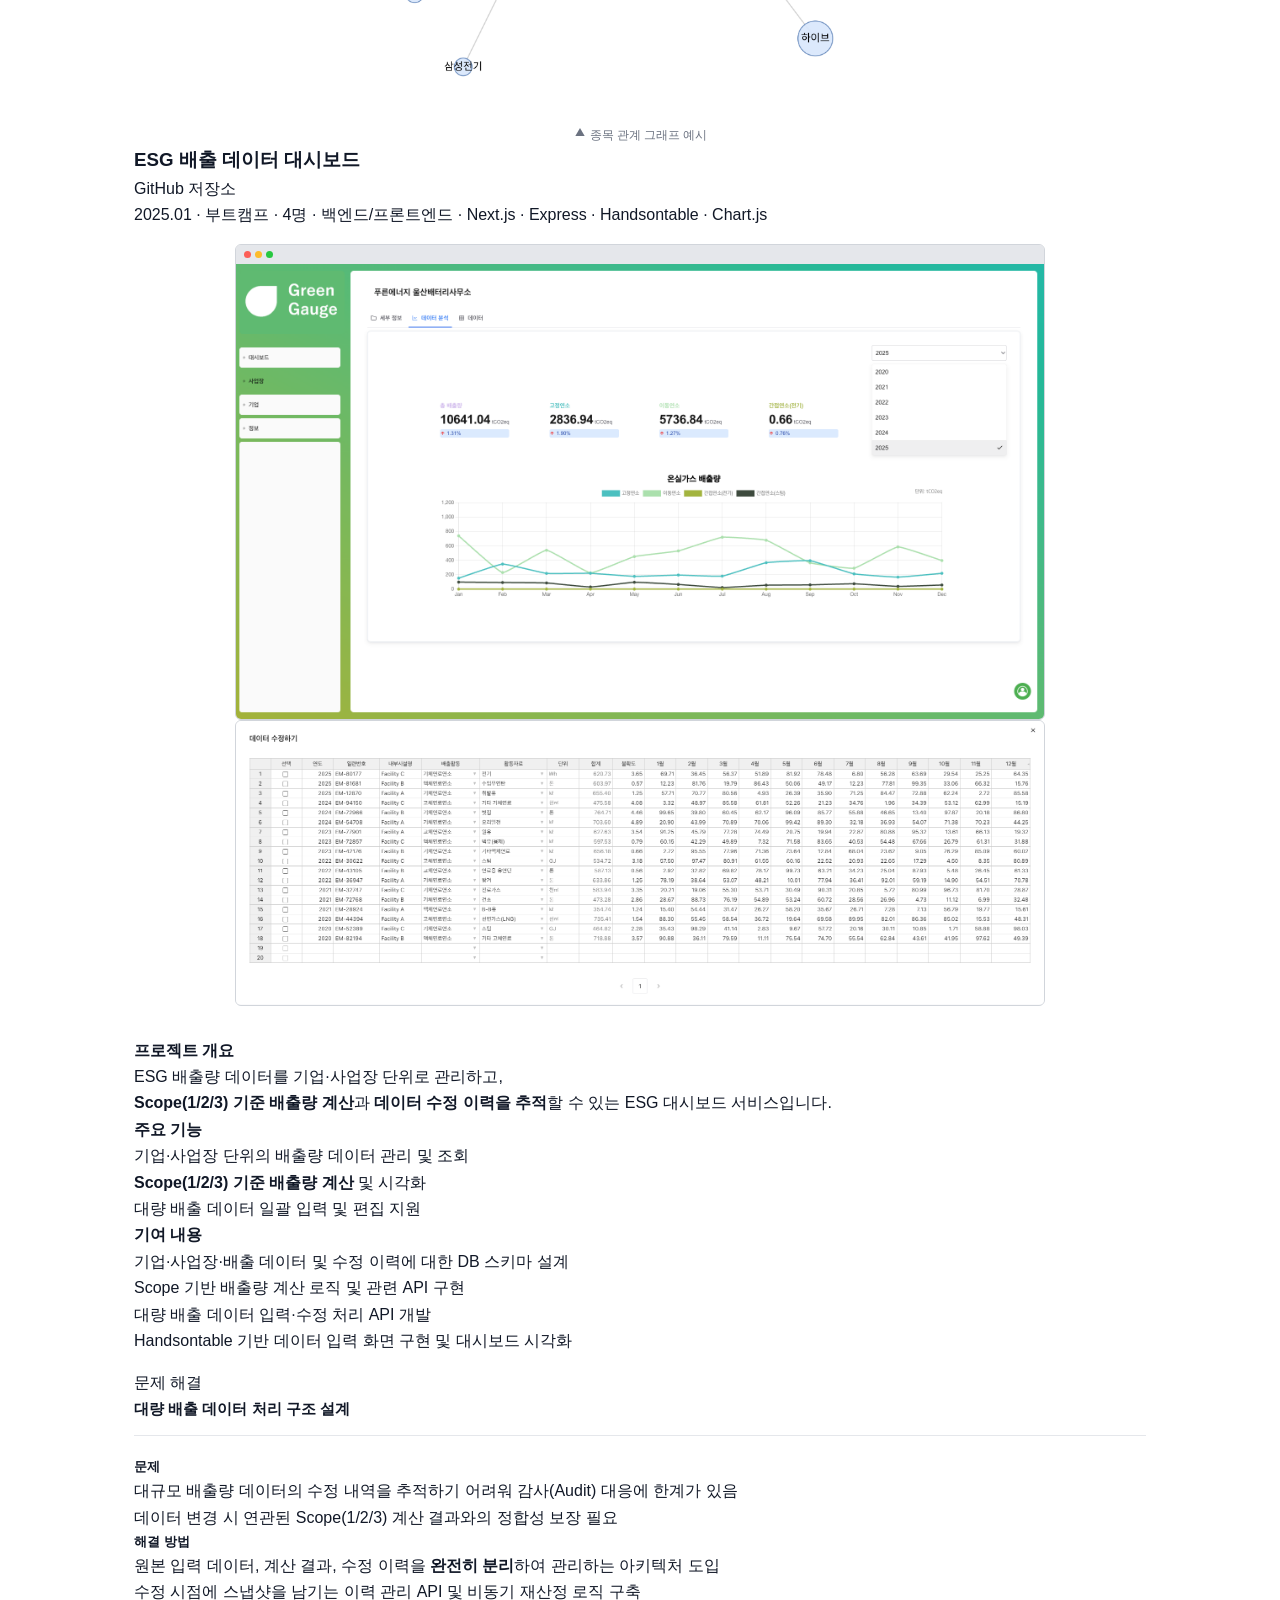
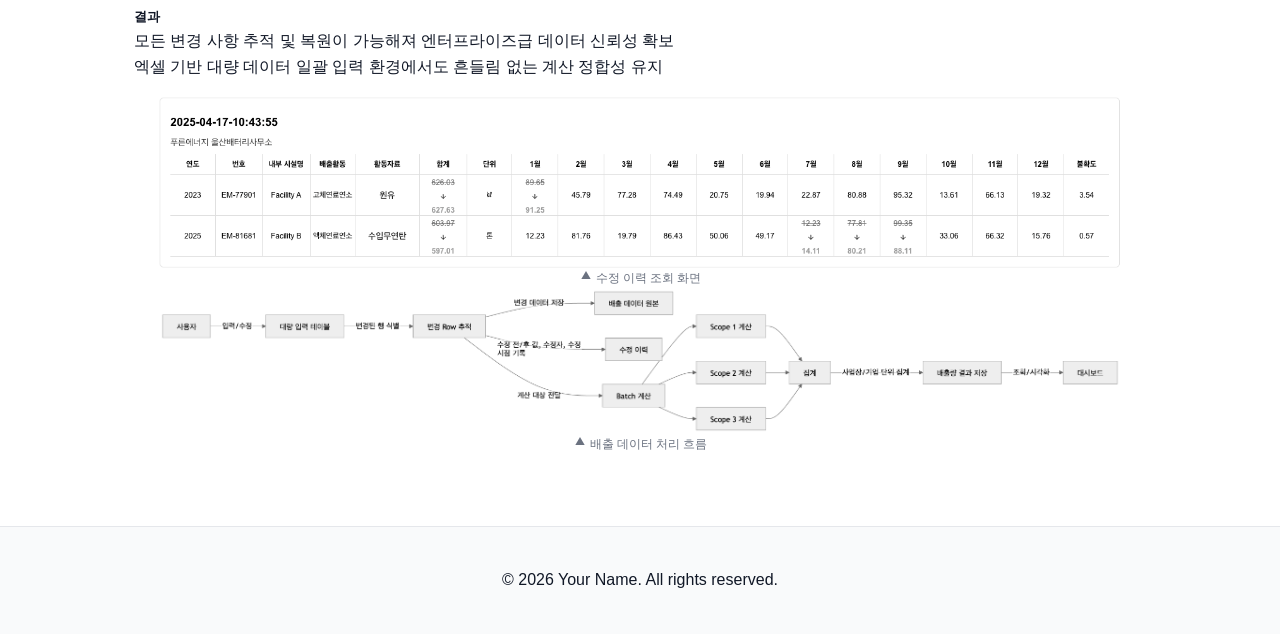
==== commit a42bfbb8: "redsign" ====
--- a/index copy.html
+++ b/index copy.html
@@ -3,7 +3,7 @@
   <head>
     <meta charset="UTF-8" />
     <meta name="viewport" content="width=device-width, initial-scale=1.0" />
-    <title>백엔드 개발자 포트폴리오</title>
+    <title>이서연 포트폴리오</title>
     <link rel="stylesheet" href="styles.css" />
   </head>
   <body>
@@ -26,186 +26,591 @@
         <div class="nav-brand">Portfolio</div>
         <ul class="nav-menu">
           <li><a href="#about">소개</a></li>
-          <li><a href="#highlights">핵심 역량</a></li>
           <li><a href="#projects">프로젝트</a></li>
-          <li><a href="#awards">수상</a></li>
-          <li><a href="#activities">활동</a></li>
-          <li><a href="#timeline">전체 이력</a></li>
-          <li><a href="#links">링크</a></li>
         </ul>
       </div>
     </nav>
 
     <main class="container">
+      <!-- 소개 섹션 -->
+      <section id="about" class="section">
+        <h2 class="section-title">소개</h2>
+        <div class="profile-header">
+          <div class="profile-photo-area">
+            <div class="profile-photo-placeholder">
+              <img src="img/사진.jpg" alt="이서연" />
+            </div>
+          </div>
+          <div class="profile-info">
+            <h1 class="profile-name">이서연</h1>
+            <ul class="profile-contacts">
+              <li>
+                <a href="mailto:dusml0277@gmail.com">dusml0277@gmail.com</a>
+              </li>
+              <li>
+                <a href="https://github.com/tjdus" target="_blank"
+                  >github.com/tjdus</a
+                >
+              </li>
+              <li>010-6671-0277</li>
+            </ul>
+          </div>
+        </div>
+
+        <!-- 경력 / 수상 / 활동 -->
+        <div class="profile-extra-grid">
+          <div class="profile-extra-block">
+            <h4 class="profile-extra-title">학력</h4>
+            <ul class="profile-extra-list">
+              <li>
+                <span class="extra-name">서강대학교 컴퓨터공학과</span>
+                <span class="extra-meta">2022.02 — 2026.08 졸업예정</span>
+              </li>
+            </ul>
+          </div>
+          <div class="profile-extra-block">
+            <h4 class="profile-extra-title">자격증</h4>
+            <ul class="profile-extra-list">
+              <li>
+                <span class="extra-name">정보처리기사</span>
+                <span class="extra-meta">한국산업인력공단 · 2025.09</span>
+              </li>
+              <li>
+                <span class="extra-name">SQLD</span>
+                <span class="extra-meta">한국데이터산업진흥원 · 2024.06</span>
+              </li>
+              <li>
+                <span class="extra-name">TOPCIT 수준 4</span>
+                <span class="extra-meta">정보통신기획평가원 · 2025.11</span>
+              </li>
+            </ul>
+          </div>
+          <div class="profile-extra-block">
+            <h4 class="profile-extra-title">경력</h4>
+            <ul class="profile-extra-list">
+              <li>
+                <span class="extra-name"
+                  >DHL Korea — Customer Facing IT팀 인턴</span
+                >
+                <span class="extra-meta">2026.01 — 2026.03</span>
+              </li>
+              <li style="display: block; margin-top: 2px">
+                <span class="extra-desc"
+                  >글로벌 물류 플랫폼 운영 중 <strong>고객 VOC 및 시스템 이슈 관리</strong>
+                  <br />
+                  <strong>요구사항 정리 및 이슈 처리 현황 추적</strong>
+                  <br />
+                  반복 문의 분석을 통한 플랫폼 사용 가이드 제작·배포로 운영 대응
+                  효율 개선</span
+                >
+              </li>
+            </ul>
+          </div>
+          <div class="profile-extra-block">
+            <h4 class="profile-extra-title">수상</h4>
+            <ul class="profile-extra-list">
+              <li>
+                <span class="extra-name">SKKU GDG RE:ALThon</span>
+                <span class="extra-meta">최우수상 · 2025.11</span>
+              </li>
+              <li>
+                <span class="extra-name">2025 AI Workflow Hackathon</span>
+                <span class="extra-meta">장려상 · 2025.11</span>
+              </li>
+              <li>
+                <span class="extra-name">GDG on Sogang Hurdlethon</span>
+                <span class="extra-meta">우수상 · 2024.11</span>
+              </li>
+            </ul>
+          </div>
+          <div class="profile-extra-block">
+            <h4 class="profile-extra-title">활동</h4>
+            <ul class="profile-extra-list">
+              <li>
+                <div class="extra-tag-wrap">
+                  <span class="extra-tag">멘토링</span
+                  ><span class="extra-name">블로그 백엔드 만들기</span>
+                </div>
+                <span class="extra-meta">2025.11</span>
+              </li>
+              <li>
+                <div class="extra-tag-wrap">
+                  <span class="extra-tag">강의</span
+                  ><span class="extra-name">백엔드 기초 완성 로드맵</span>
+                </div>
+                <span class="extra-meta">2025.11</span>
+              </li>
+              <li>
+                <div class="extra-tag-wrap">
+                  <span class="extra-tag">강의</span
+                  ><span class="extra-name">DRF로 백엔드 만들기</span>
+                </div>
+                <span class="extra-meta">2025.07</span>
+              </li>
+              <li>
+                <div class="extra-tag-wrap">
+                  <span class="extra-tag">강의</span
+                  ><span class="extra-name">Django 수강신청 서비스 만들기</span>
+                </div>
+                <span class="extra-meta">2024.09</span>
+              </li>
+              <li>
+                <div class="extra-tag-wrap">
+                  <span class="extra-tag">학회</span
+                  ><span class="extra-name">컴퓨터학회 CNU 부학회장</span>
+                </div>
+                <span class="extra-meta">2024.11 — 2025.11</span>
+              </li>
+            </ul>
+          </div>
+          <div class="profile-extra-block">
+            <h4 class="profile-extra-title">교육</h4>
+            <ul class="profile-extra-list">
+              <li>
+                <span class="extra-name">Sogang Dev@Works 2026</span>
+                <span class="extra-meta">2025.02</span>
+                <span class="extra-desc">
+                  <strong>Python 기반 멀티 에이전트 시스템</strong>을 활용한 프롬프트 성능 평가
+                  및 고도화
+                </span>
+              </li>
+
+              <li>
+                <span class="extra-name"
+                  >[삼정KPMG] ESG 데이터 활용 풀스택 과정</span
+                >
+                <span class="extra-meta">2025.01 — 2025.07</span>
+                <span class="extra-desc"
+                  ><strong>ESG 데이터 관리 대시보드 시각화 웹 애플리케이션 개발</strong>
+                  <br />
+                  <strong>Next.js, Spring Boot</strong> 학습 · <strong>Docker, Jenkins, Kubernetes</strong> 기반
+                  클라우드 CI/CD 학습</span
+                >
+              </li>
+              <li>
+                <span class="extra-name">Codepresso Learnathon</span>
+                <span class="extra-meta">2024.02</span>
+                <span class="extra-desc"
+                  >Spring Boot 웹 프레임워크 · SQL 학습</span
+                >
+              </li>
+            </ul>
+          </div>
+        </div>
+      </section>
+
       <!-- 프로젝트 섹션 -->
       <section id="projects" class="section">
         <h2 class="section-title">프로젝트</h2>
         <div class="cards-container">
           <!-- 프로젝트 1 -->
-
-          <!-- 프로젝트 2 -->
           <article class="card">
             <div class="card-header">
-              <h3 class="card-title">ESG 배출 데이터 대시보드</h3>
+              <div class="card-title-row">
+                <h3 class="card-title">학회 관리 플랫폼 CNU&U</h3>
+                <div class="card-link">
+                  <a href="https://cnu-nu.com" target="_blank"
+                    >서비스 바로가기</a
+                  >
+                </div>
+              </div>
               <div class="card-meta">
-                <span class="card-date">2025.01</span>
-                <span class="card-meta-divider">·</span>
-                <span class="card-badge">부트캠프</span>
-                <span class="card-meta-divider">·</span>
-                <span class="card-meta-item">4명</span>
+                <span class="card-date">2026.1–2026.2</span>
+                <span class="card-meta-divider">·</span>
+                <span class="card-badge">1인 개발</span>
                 <span class="card-meta-divider">·</span>
                 <span class="card-meta-item">백엔드/프론트엔드</span>
                 <span class="card-meta-divider">·</span>
                 <span class="card-meta-item"
-                  >Django · Handsontable · Chart.js</span
-                >
-              </div>
-              <div class="card-link">
-                <a
-                  href="https://github.com/esg-bitcamp-team3/front"
-                  target="_blank"
-                  >GitHub 저장소</a
+                  >Spring Boot · Next.js · PostgreSQL</span
                 >
               </div>
             </div>
 
             <div class="card-body">
-              <div class="project-info">
-                <div class="card-section">
-                  <h4 class="subsection-title">Project Description</h4>
-                  <p class="desc-lead">
-                    ESG 배출량 데이터를 기업·사업장 단위로 관리하고, 계산 결과와
-                    수정 이력을 함께 추적할 수 있는 ESG 대시보드 서비스입니다.
+              <div class="project-layout">
+                <div class="project-info">
+                  <div class="card-section">
+                    <h4 class="subsection-title">프로젝트 개요</h4>
+                    <p class="desc-lead">
+                      노션, 구글폼, 디스코드 등에 분산되어 있던 학회 운영
+                      데이터를 통합하고,
+                      <br />
+                      <strong>모집·신청·활동 관리를 하나의 서비스로 통합</strong>한 학회 관리 웹
+                      서비스입니다.
+                    </p>
+                  </div>
+                  <div class="card-section">
+                    <h4 class="subsection-title">주요 기능</h4>
+                    <ul class="bullet-list">
+                      <li>학회원 관리 및 학기별 활동 관리</li>
+                      <li>모집 공고 및 신청 관리</li>
+                      <li>신청 응답 통계 및 관리 기능</li>
+                      <li>활동 회차별 출석 관리 및 수료 여부 확인</li>
+                    </ul>
+                  </div>
+                  <div class="card-section">
+                    <h4 class="subsection-title">기여 내용</h4>
+                    <ul class="bullet-list">
+                      <li>
+                        학회원·활동·신청·모집 데이터를 관리하는 DB 스키마 설계
+                      </li>
+                      <li>
+                        모집, 신청, 활동 관리 기능을 포함한 전체 서비스 개발
+                      </li>
+                      <li>회차별 출석 관리 및 활동 수료 여부 확인 기능 구현</li>
+                      <li>신청 응답 통계 및 관리 기능 구현</li>
+                      <li>실제 학회 운영에 서비스 적용 및 운영</li>
+                    </ul>
+                  </div>
+                </div>
+
+                <div>
+                  <div
+                    class="device desktop"
+                    style="width: 60%; margin: 0 auto"
+                  >
+                    <div class="top-bar">
+                      <span></span><span></span><span></span>
+                    </div>
+                    <div class="screen">
+                      <img src="img/recruiting.png" />
+                    </div>
+                  </div>
+                </div>
+              </div>
+            </div>
+          </article>
+          <article class="card card-challenges">
+            <div class="challenges-header">문제 해결</div>
+            <div class="card-section">
+              <h4 class="challenge-title">학회 운영 데이터 통합</h4>
+
+              <h5 class="problem-subtitle">문제</h5>
+              <ul class="problem-list">
+                <li>
+                  노션, 구글 폼 등 여러 플랫폼에 분산된 데이터로 인한 운영
+                  비효율
+                </li>
+              </ul>
+
+              <h5 class="problem-subtitle">해결 방법</h5>
+              <ul class="problem-list">
+                <li>
+                  회원·모집·신청·활동 데이터를 유기적으로 연결하는 통합 DB
+                  스키마 설계
+                </li>
+                <li>
+                  모집 공고부터 수료 처리까지의 전체 워크플로우를 웹 서비스로
+                  구현
+                </li>
+              </ul>
+
+              <h5 class="problem-subtitle">결과</h5>
+              <ul class="problem-list">
+                <li>
+                  수작업으로 진행되던 반복 업무를 제거해 <strong>데이터 정합성 확보</strong>
+                </li>
+                <li>
+                  실제 학회 운영에 도입되어 매 학기 100명 이상의 회원 관리에
+                  활용 중
+                </li>
+              </ul>
+
+              <div class="device desktop" style="width: 60%; margin: 0 auto">
+                <div class="top-bar">
+                  <span></span><span></span><span></span>
+                </div>
+                <div class="screen">
+                  <img src="img/calendar.png" />
+                </div>
+              </div>
+              <p
+                class="diagram-caption"
+                style="text-align: center; margin-top: 8px"
+              >
+                <svg
+                  class="icon icon-chev icon-chev-up"
+                  aria-hidden="true"
+                  width="14"
+                  height="14"
+                  focusable="false"
+                >
+                  <use href="#icon-chevron-up"></use>
+                </svg>
+                활동 관리 및 출석 확인 화면
+              </p>
+            </div>
+
+            <div class="card-section">
+              <h4 class="challenge-title">서비스 운영을 위한 배포 자동화</h4>
+
+              <h5 class="problem-subtitle">문제</h5>
+              <ul class="problem-list">
+                <li>
+                  잦은 기능 업데이트와 피드백 반영 과정에서 수동 배포로 인한
+                  리소스 낭비 발생
+                </li>
+              </ul>
+
+              <h5 class="problem-subtitle">해결 방법</h5>
+              <ul class="problem-list">
+                <li>
+                  <strong>Docker를 활용한 일관된 실행 환경 구축</strong> 및 GitHub Actions 기반
+                  자동화 파이프라인 설계
+                </li>
+              </ul>
+
+              <h5 class="problem-subtitle">결과</h5>
+              <ul class="problem-list">
+                <li>
+                  메인 브랜치 푸시 시 자동 빌드 및 무중단 배포가 이루어져 개발
+                  사이클 가속화
+                </li>
+              </ul>
+            </div>
+            <div style="align-items: center; display: flex">
+              <div class="diagram-caption-container">
+                <img
+                  src="img/cicd_pipeline.drawio.png"
+                  alt="수정 이력 다이어그램"
+                  style="width: 60%"
+                  class="diagram-img"
+                />
+
+                <p class="diagram-caption">
+                  <svg
+                    class="icon icon-chev icon-chev-up"
+                    aria-hidden="true"
+                    width="14"
+                    height="14"
+                    focusable="false"
+                  >
+                    <use href="#icon-chevron-up"></use>
+                  </svg>
+                  CI/CD 파이프라인
+                </p>
+              </div>
+            </div>
+          </article>
+          <!-- 프로젝트 1 -->
+          <article class="card">
+            <div class="card-header">
+              <div class="card-title-row">
+                <h3 class="card-title">하루 5분 주식 리포트 UPssue</h3>
+                <div class="card-link">
+                  <a
+                    href="https://github.com/catch-thema/UPssue"
+                    target="_blank"
+                    >GitHub 저장소</a
+                  >
+                </div>
+              </div>
+              <div class="card-meta">
+                <span class="card-date">2025.10–2025.12</span>
+                <span class="card-meta-divider">·</span>
+                <span class="card-badge">산학 프로젝트</span>
+                <span class="card-meta-divider">·</span>
+                <span class="card-meta-item">5명</span>
+                <span class="card-meta-divider">·</span>
+                <span class="card-meta-item">백엔드/프론트엔드</span>
+                <span class="card-meta-divider">·</span>
+                <span class="card-meta-item">FastAPI · Kafka · RabbitMQ</span>
+              </div>
+            </div>
+
+            <div class="card-body">
+              <div class="project-layout">
+                <div class="project-info">
+                  <div class="card-section">
+                    <h4 class="subsection-title">프로젝트 개요</h4>
+                    <p class="desc-lead">
+                      UPssue는 주식 시장에서 급등·급락한 종목의 변동 원인을
+                      <br />
+                      뉴스와 데이터를 기반으로 분석해 근거 중심 AI 리포트를 자동
+                      생성하는 서비스입니다.
+                    </p>
+                  </div>
+                  <div class="card-section">
+                    <h4 class="subsection-title">주요 기능</h4>
+                    <ul class="bullet-list">
+                      <li>
+                        급등·급락 종목의 상승·하락 원인을 뉴스 근거 기반으로
+                        자동 분석
+                      </li>
+                      <li>
+                        테마 내 관련 종목의 상승 가능성 예측 및 종목 간 관계를
+                        고려한 파급력 분석
+                      </li>
+                      <li>매일 주요 경제 뉴스와 핵심 이슈 요약 리포트 제공</li>
+                    </ul>
+                  </div>
+                  <div class="card-section">
+                    <h4 class="subsection-title">기여 내용</h4>
+                    <ul class="bullet-list">
+                      <li>
+                        대용량 뉴스 수집·가공·분석·리포트 생성 흐름을
+                        파이프라인으로 설계 및 구현
+                      </li>
+                      <li>
+                        사업보고서 데이터를 활용해 종목 간 관계 그래프를
+                        구성하고 관계 정보를 반영
+                      </li>
+                      <li>
+                        일별 증시 요약 리포트 생성 흐름 설계 및 자동화 구현
+                      </li>
+                    </ul>
+                  </div>
+                </div>
+
+                <div class="project-media-2col">
+                  <div class="device mobile">
+                    <div class="screen">
+                      <img src="img/pj1_img_3.png" alt="모바일 화면" />
+                      <img src="img/pj1_img_4.png" alt="모바일 화면" />
+                    </div>
+                  </div>
+                  <div class="device mobile">
+                    <div class="screen">
+                      <img src="img/pj1_img_1.png" alt="모바일 화면" />
+                      <img src="img/pj1_img_2.png" alt="모바일 화면" />
+                    </div>
+                  </div>
+                </div>
+              </div>
+            </div>
+          </article>
+          <article class="card card-challenges">
+            <div class="challenges-header">문제 해결</div>
+            <div class="card-section">
+              <h4 class="challenge-title">
+                데이터 트래픽 증가로 인한 지연과 안정성 한계
+              </h4>
+
+              <h5 class="problem-subtitle">문제</h5>
+              <ul class="problem-list">
+                <li>
+                  대량 뉴스 데이터 처리 시 순차적 파이프라인 구조로 인한 심각한
+                  병목 현상 발생
+                </li>
+                <li>
+                  파이프라인 중간 단계 오류 시 실패 지점 추적 및 부분 재처리가
+                  불가능해 비효율 촉발
+                </li>
+              </ul>
+
+              <h5 class="problem-subtitle">해결 방법</h5>
+              <ul class="problem-list">
+                <li>
+                  <strong>메시지 큐(<em>Kafka, RabbitMQ</em>)를 도입</strong>해 크롤링, 분석, 임베딩 등 각
+                  작업 단계를 독립적으로 분리
+                </li>
+                <li>
+                  단계별 메시지 큐와 토픽을 정의하여 안정적인 비동기 스트리밍
+                  아키텍처 구축
+                </li>
+              </ul>
+
+              <h5 class="problem-subtitle">결과</h5>
+              <ul class="problem-list">
+                <li>
+                  시스템 부하가 심한 분석 작업만 개별적으로 서버를 늘려 유연하게
+                  대응할 수 있게 됨
+                </li>
+                <li>
+                  전체 과정을 다시 실행할 필요 없이, 오류가 발생한 단계의
+                  데이터만 재처리 가능해짐
+                </li>
+              </ul>
+
+              <div class="row">
+                <div
+                  class="col-12"
+                  style="
+                    display: flex;
+                    justify-content: center;
+                    align-items: center;
+                    flex-direction: column;
+                    margin-top: 12px;
+                  "
+                >
+                  <img
+                    src="img/pipeline_img.png"
+                    alt="파이프라인 다이어그램"
+                    class="pipeline-img"
+                    style="width: 80%"
+                  />
+                  <p class="pipeline-caption">
+                    <svg
+                      class="icon icon-chev icon-chev-up"
+                      aria-hidden="true"
+                      width="14"
+                      height="14"
+                      focusable="false"
+                    >
+                      <use href="#icon-chevron-up"></use>
+                    </svg>
+                    메시지 큐 기반 비동기 처리 아키텍처
                   </p>
                 </div>
-                <div class="card-section">
-                  <h4 class="subsection-title">Key Features</h4>
-                  <ul class="bullet-list">
-                    <li>기업·사업장 단위의 배출량 데이터 관리 및 조회</li>
-                    <li>Scope(1/2/3) 기준 배출량 계산 및 시각화</li>
-                    <li>배출 데이터 일괄 입력·수정 지원</li>
-                    <li>배출량 수정 이력 추적을 통한 데이터 신뢰성 확보</li>
-                    <li>대시보드 기반의 배출 현황 요약 제공</li>
+              </div>
+            </div>
+
+            <div class="card-section">
+              <div class="row">
+                <div class="col-6">
+                  <h4 class="challenge-title">파급력 예측 맥락 부족</h4>
+
+                  <h5 class="problem-subtitle">문제</h5>
+                  <ul class="problem-list">
+                    <li>
+                      거래량 등 단순 정량 지표만으로는 특정 종목의 이슈가 연관
+                      종목으로 <strong>전파되는 과정을 파악하기 어려움</strong>
+                    </li>
                   </ul>
-                </div>
-              </div>
-
-              <div class="project-media-2col">
-                <div class="device desktop">
-                  <div class="top-bar">
-                    <span></span><span></span><span></span>
-                  </div>
-                  <div class="screen">
-                    <img src="img/pj2_img_4 복사본 3.png" alt="웹 화면" />
-                  </div>
-                </div>
-                <div class="device desktop">
-                  <div class="top-bar">
-                    <span></span><span></span><span></span>
-                  </div>
-                  <div class="screen">
-                    <img src="img/pj2_img_4.png" alt="웹 화면" />
-                  </div>
-                </div>
-              </div>
-
-              <div class="card-section">
-                <h4 class="subsection-title">My Contribution</h4>
-                <p style="margin-bottom: 0.5rem">
-                  <strong>Backend</strong>
-                </p>
-                <ul class="bullet-list" style="margin-bottom: 1rem">
-                  <li>서비스 전반의 백엔드 개발 주도</li>
-                  <li>기업·사업장·배출 데이터·계산·수정 이력에 대한 DB 설계</li>
-                  <li>배출량 계산 로직 및 관련 API 구현</li>
-                  <li>
-                    배출 데이터 수정 시 원본과 이력을 함께 관리하는 API 설계
-                  </li>
-                </ul>
-                <p style="margin-bottom: 0.5rem">
-                  <strong>Frontend</strong>
-                </p>
-                <ul class="bullet-list">
-                  <li>Handsontable 기반 배출 데이터 입력·편집 화면 구현</li>
-                  <li>
-                    Chakra UI를 활용한 메인·대시보드·기업·사업장 페이지 개발
-                  </li>
-                  <li>Chart.js를 이용한 Scope별 배출량 시각화</li>
-                </ul>
-              </div>
-
-              <div class="card-section">
-                <div>
-                  <h4 class="subsection-title">
-                    Challenge 1: 배출 데이터 수정 내역 문제
-                  </h4>
-                  <div class="problem-content">
-                    <h5 class="problem-subtitle">Problem</h5>
-                    <p class="problem-text">
-                      배출 데이터가 반복적으로 수정되지만, 누가·언제·무엇을
-                      변경했는지를 추적할 수 있는 구조가 없어 책임 소재와 감사
-                      대응이 어려웠다. 또한 잦은 수정 과정에서 원본 데이터와
-                      대시보드의 계산 결과 사이에 정합성 불일치가 발생할 위험이
-                      있었다.
-                    </p>
-
-                    <h5 class="problem-subtitle">Approach</h5>
-                    <p class="problem-text">
-                      배출 데이터를 원본 데이터와 수정 이력으로 분리된 구조로
-                      재설계하고, 모든 수정 요청 시 변경 전/후 값, 사용자,
-                      시점을 기록하도록 API를 구현했다. 수정 이후에는 배출량
-                      재계산 로직을 자동으로 호출해 원본 데이터, 이력, 대시보드
-                      값이 일관되게 유지되도록 처리 흐름을 구성했다.
-                    </p>
-
-                    <h5 class="problem-subtitle">Result</h5>
-                    <p class="problem-text">
-                      수정 내역을 명확하게 추적할 수 있는 구조가 확보되어 데이터
-                      신뢰성이 향상되었다. 원본·계산·시각화 결과가 일관되게
-                      유지되어 검증과 감사 대응이 가능한 수준의 데이터 품질을
-                      달성했다.
-                    </p>
-                  </div>
-
-                  <h4 class="subsection-title" style="margin-top: 1.5rem">
-                    Challenge 2: 대용량 테이블 입력 + 계산 구조화
-                  </h4>
-                  <div class="problem-content">
-                    <h5 class="problem-subtitle">Problem</h5>
-                    <p class="problem-text">
-                      Handsontable 기반의 엑셀 형태 입력을 통해 대량의 배출
-                      데이터를 처리해야 했고, 이를 바탕으로 Scope1·2·3 배출량
-                      계산이 이루어져야 했다. 셀 단위로 서버를 호출하거나
-                      프론트에서 계산을 수행할 경우 API 호출 과다, 계산 로직
-                      중복, 데이터 조작 가능성, 성능 저하 문제가 발생할 가능성이
-                      있었다.
-                    </p>
-
-                    <h5 class="problem-subtitle">Approach</h5>
-                    <p class="problem-text">
-                      프론트는 데이터 입력과 수정만 담당하도록 역할을 분리하고,
-                      변경된 행만 모아 한 번에 전송하는 Bulk 저장 방식으로 API를
-                      설계했다. 서버에서는 저장된 데이터를 기준으로 일괄 계산
-                      로직을 수행하며, 계산된 결과는 별도의 조회·집계 API에서
-                      사용되도록 입력–계산–조회 단계를 구조적으로 분리했다.
-                    </p>
-
-                    <h5 class="problem-subtitle">Result</h5>
-                    <p class="problem-text">
-                      대량 입력 환경에서도 안정적으로 저장·계산 처리가
-                      가능해졌고, API 호출 수 감소로 성능이 개선되었다. 계산
-                      책임을 서버로 일원화하여 로직 일관성과 데이터 신뢰성을
-                      확보했으며, 대시보드는 집계된 데이터만 조회해 빠르게
-                      렌더링되는 구조가 완성되었다.
-                    </p>
-                  </div>
-                </div>
-                <div class="diagram-container">
-                  <div class="diagram-caption-container">
+
+                  <h5 class="problem-subtitle">해결 방법</h5>
+                  <ul class="problem-list">
+                    <li>
+                      사업보고서를 바탕으로 기업 간 관계(계열사, 공급망 등)를
+                      연결한 GNN(그래프 신경망) 모델 구축
+                    </li>
+                    <li>
+                      특정 종목이 오를 때 연관된 다른 종목도 오를 가능성을 관계
+                      기반으로 예측하도록 구현
+                    </li>
+                  </ul>
+
+                  <h5 class="problem-subtitle">결과</h5>
+                  <ul class="problem-list">
+                    <li>
+                      특정 종목의 변동이 연관 종목으로 파급되는 원인과 실질적
+                      관계를 근거로 제시하여, 예측 결과의 <strong>논리적 설명력 향상</strong>
+                    </li>
+                  </ul>
+                </div>
+                <div
+                  class="col-6"
+                  style="
+                    display: flex;
+                    justify-content: flex-end;
+                    align-items: flex-end;
+                  "
+                >
+                  <div
+                    class="diagram-caption-container"
+                    style="
+                      margin: 0 auto;
+                      display: flex;
+                      flex-direction: column;
+                      align-items: center;
+                    "
+                  >
                     <img
-                      src="img/pj2_img_3.png"
+                      src="img/target_subgraph.png"
                       alt="종목 관계 그래프"
                       class="diagram-img"
+                      style="width: 80%"
                     />
 
                     <p class="diagram-caption">
@@ -225,6 +630,187 @@
               </div>
             </div>
           </article>
+
+          <!-- 프로젝트 2 -->
+          <article class="card">
+            <div class="card-header">
+              <div class="card-title-row">
+                <h3 class="card-title">ESG 배출 데이터 대시보드</h3>
+                <div class="card-link">
+                  <a
+                    href="https://github.com/esg-bitcamp-team3/front"
+                    target="_blank"
+                    >GitHub 저장소</a
+                  >
+                </div>
+              </div>
+              <div class="card-meta">
+                <span class="card-date">2025.01</span>
+                <span class="card-meta-divider">·</span>
+                <span class="card-badge">부트캠프</span>
+                <span class="card-meta-divider">·</span>
+                <span class="card-meta-item">4명</span>
+                <span class="card-meta-divider">·</span>
+                <span class="card-meta-item">백엔드/프론트엔드</span>
+                <span class="card-meta-divider">·</span>
+                <span class="card-meta-item"
+                  >Next.js · Express · Handsontable · Chart.js</span
+                >
+              </div>
+            </div>
+            <div
+              class="project-media-full"
+              style="width: 80%; margin: 16px auto 32px auto"
+            >
+              <div class="device desktop">
+                <div class="top-bar">
+                  <span></span><span></span><span></span>
+                </div>
+                <div class="screen">
+                  <img src="img/pj2_img_9.png" alt="웹 화면" />
+                </div>
+              </div>
+              <div class="device desktop">
+                <div class="screen">
+                  <img src="img/pj2_img_10.png" alt="웹 화면" />
+                </div>
+              </div>
+            </div>
+
+            <div class="card-body">
+              <div class="project-layout-4060">
+                <div class="project-info">
+                  <div class="card-section">
+                    <h4 class="subsection-title">프로젝트 개요</h4>
+                    <p class="desc-lead">
+                      ESG 배출량 데이터를 기업·사업장 단위로 관리하고,
+                      <br />
+                      <strong>Scope(1/2/3) 기준 배출량 계산</strong>과 <strong>데이터 수정 이력을 추적</strong>할
+                      수 있는 ESG 대시보드 서비스입니다.
+                    </p>
+                  </div>
+                  <div class="card-section">
+                    <h4 class="subsection-title">주요 기능</h4>
+                    <ul class="bullet-list">
+                      <li>기업·사업장 단위의 배출량 데이터 관리 및 조회</li>
+                      <li><strong>Scope(1/2/3) 기준 배출량 계산</strong> 및 시각화</li>
+                      <li>대량 배출 데이터 일괄 입력 및 편집 지원</li>
+                    </ul>
+                  </div>
+                </div>
+              </div>
+
+              <div class="card-section">
+                <h4 class="subsection-title">기여 내용</h4>
+                <ul class="bullet-list" style="margin-bottom: 1rem">
+                  <li>
+                    기업·사업장·배출 데이터 및 수정 이력에 대한 DB 스키마 설계
+                  </li>
+                  <li>Scope 기반 배출량 계산 로직 및 관련 API 구현</li>
+                  <li>대량 배출 데이터 입력·수정 처리 API 개발</li>
+                  <li>
+                    Handsontable 기반 데이터 입력 화면 구현 및 대시보드 시각화
+                  </li>
+                </ul>
+              </div>
+            </div>
+          </article>
+          <article class="card card-challenges">
+            <div class="challenges-header">문제 해결</div>
+            <div class="card-section">
+              <h4 class="challenge-title">대량 배출 데이터 처리 구조 설계</h4>
+
+              <h5 class="problem-subtitle">문제</h5>
+              <ul class="problem-list">
+                <li>
+                  대규모 배출량 데이터의 수정 내역을 추적하기 어려워 감사(Audit)
+                  대응에 한계가 있음
+                </li>
+                <li>
+                  데이터 변경 시 연관된 Scope(1/2/3) 계산 결과와의 정합성 보장
+                  필요
+                </li>
+              </ul>
+
+              <h5 class="problem-subtitle">해결 방법</h5>
+              <ul class="problem-list">
+                <li>
+                  원본 입력 데이터, 계산 결과, 수정 이력을 <strong>완전히 분리</strong>하여
+                  관리하는 아키텍처 도입
+                </li>
+                <li>
+                  수정 시점에 스냅샷을 남기는 이력 관리 API 및 비동기 재산정
+                  로직 구축
+                </li>
+              </ul>
+
+              <h5 class="problem-subtitle">결과</h5>
+              <ul class="problem-list">
+                <li>
+                  모든 변경 사항 추적 및 복원이 가능해져 엔터프라이즈급 데이터
+                  신뢰성 확보
+                </li>
+                <li>
+                  엑셀 기반 대량 데이터 일괄 입력 환경에서도 흔들림 없는 계산
+                  정합성 유지
+                </li>
+              </ul>
+
+              <div
+                class="diagram-caption-container"
+                style="
+                  width: 95%;
+                  margin: 0 auto;
+                  display: flex;
+                  flex-direction: column;
+                  align-items: center;
+                  margin-top: 16px;
+                "
+              >
+                <img
+                  src="img/pj2_img_1.png"
+                  alt="수정 이력 다이어그램"
+                  style="width: 100%"
+                  class="diagram-img"
+                />
+
+                <p class="diagram-caption">
+                  <svg
+                    class="icon icon-chev icon-chev-up"
+                    aria-hidden="true"
+                    width="14"
+                    height="14"
+                    focusable="false"
+                  >
+                    <use href="#icon-chevron-up"></use>
+                  </svg>
+                  수정 이력 조회 화면
+                </p>
+
+                <div class="diagram-caption-container">
+                  <img
+                    src="img/mermaid-diagram (1).png"
+                    alt="수정 이력 다이어그램"
+                    style="width: 100%"
+                    class="diagram-img"
+                  />
+
+                  <p class="diagram-caption">
+                    <svg
+                      class="icon icon-chev icon-chev-up"
+                      aria-hidden="true"
+                      width="14"
+                      height="14"
+                      focusable="false"
+                    >
+                      <use href="#icon-chevron-up"></use>
+                    </svg>
+                    배출 데이터 처리 흐름
+                  </p>
+                </div>
+              </div>
+            </div>
+          </article>
         </div>
       </section>
     </main>
--- a/styles.css
+++ b/styles.css
@@ -1,733 +1,692 @@
-/* 기본 리셋 및 변수 */
-* {
+/* ===== 리셋 & 변수 ===== */
+*,
+*::before,
+*::after {
   margin: 0;
   padding: 0;
   box-sizing: border-box;
 }
 
 :root {
-  --primary-color: #2563eb;
-  --text-dark: #1f2937;
-  --text-gray: #4b5563;
-  --text-light: #6b7280;
-  --bg-gray: #f9fafb;
-  --border-color: #e5e7eb;
-  --shadow-sm: 0 1px 2px 0 rgba(0, 0, 0, 0.05);
-  --shadow-md: 0 4px 6px -1px rgba(0, 0, 0, 0.1);
-  --container-width: 1040px;
-  --border-radius: 8px;
+  --primary: #2563eb;
+  --primary-light: #eff6ff;
+  --text-dark: #111827;
+  --text-gray: #374151;
+  --text-muted: #6b7280;
+  --bg: #ffffff;
+  --bg-alt: #f9fafb;
+  --border: #e5e7eb;
+  --shadow-sm: 0 1px 3px rgba(0, 0, 0, 0.06);
+  --shadow-md: 0 4px 16px rgba(0, 0, 0, 0.08);
+  --radius: 8px;
+  --container: 1060px;
+  --nav-h: 60px;
 }
 
 html {
   scroll-behavior: smooth;
+}
+* {
+  scroll-margin-top: calc(var(--nav-h) + 16px);
 }
 
 body {
   font-family:
     -apple-system, BlinkMacSystemFont, "Apple SD Gothic Neo", "Pretendard",
-    "Segoe UI", "Malgun Gothic", sans-serif;
-  line-height: 1.6;
+    "Noto Sans KR", "Segoe UI", sans-serif;
+  line-height: 1.65;
   color: var(--text-dark);
-  background-color: #ffffff;
-}
-
-/* 네비게이션 */
+  background: var(--bg);
+  -webkit-font-smoothing: antialiased;
+}
+
+::selection {
+  background: rgba(37, 99, 235, 0.12);
+}
+
+a {
+  color: inherit;
+  text-decoration: none;
+}
+img {
+  max-width: 100%;
+  display: block;
+}
+ul {
+  list-style: none;
+}
+
+/* ===== 네비게이션 ===== */
 .nav {
   position: sticky;
   top: 0;
-  background: #ffffff;
-  border-bottom: 1px solid var(--border-color);
-  z-index: 100;
-  box-shadow: var(--shadow-sm);
+  background: #fff;
+  border-bottom: 1px solid var(--border);
+  z-index: 200;
+  height: var(--nav-h);
 }
 
 .nav-container {
-  max-width: var(--container-width);
+  max-width: var(--container);
   margin: 0 auto;
   padding: 0 24px;
-  display: flex;
+  height: 100%;
+  display: flex;
+  align-items: center;
   justify-content: space-between;
-  align-items: center;
-  height: 64px;
 }
 
 .nav-brand {
-  font-size: 20px;
+  font-size: 16px;
   font-weight: 700;
-  color: var(--primary-color);
+  color: var(--text-dark);
+  letter-spacing: -0.2px;
 }
 
 .nav-menu {
   display: flex;
-  gap: 8px;
-  list-style: none;
+  gap: 2px;
 }
 
 .nav-menu li a {
   display: block;
-  padding: 8px 16px;
-  color: var(--text-gray);
-  text-decoration: none;
-  border-radius: 6px;
-  transition: all 0.2s;
+  padding: 6px 14px;
   font-size: 14px;
   font-weight: 500;
-}
-
-.nav-menu li a:hover {
-  background-color: var(--bg-gray);
-  color: var(--primary-color);
-}
-
-/* 컨테이너 */
+  color: var(--text-muted);
+  border-radius: 6px;
+  transition:
+    color 0.15s,
+    background 0.15s;
+}
+
+.nav-menu li a:hover,
+.nav-menu li a.active {
+  color: var(--primary);
+  background: var(--primary-light);
+}
+
+.nav-toggle {
+  display: none;
+  flex-direction: column;
+  gap: 5px;
+  background: none;
+  border: none;
+  cursor: pointer;
+  padding: 4px;
+}
+
+.nav-toggle span {
+  display: block;
+  width: 20px;
+  height: 1.5px;
+  background: var(--text-dark);
+  border-radius: 2px;
+  transition:
+    transform 0.2s,
+    opacity 0.2s;
+}
+
+/* ===== 컨테이너 / 섹션 ===== */
 .container {
-  max-width: var(--container-width);
+  max-width: var(--container);
   margin: 0 auto;
-  padding: 40px 24px;
-}
-
-/* 섹션 */
+  padding: 0 24px;
+}
+
 .section {
-  margin-bottom: 64px;
+  padding: 72px 0;
+}
+.section-alt {
+  background: var(--bg-alt);
 }
 
 .section-title {
+  font-size: 22px;
+  font-weight: 700;
+  color: var(--text-dark);
+  margin-bottom: 40px;
+  padding-bottom: 12px;
+  border-bottom: 2px solid var(--primary);
+  display: inline-block;
+  letter-spacing: -0.3px;
+}
+
+/* ===== 히어로 ===== */
+.hero {
+  padding: 72px 0 88px;
+  border-bottom: 1px solid var(--border);
+  background: linear-gradient(
+    135deg,
+    #e8eeff 0%,
+    #f3eeff 35%,
+    #fafbff 65%,
+    #fff3e8 100%
+  );
+}
+
+.hero-container {
+  max-width: var(--container);
+  margin: 0 auto;
+  padding: 0 24px;
+  display: flex;
+  align-items: center;
+  gap: 64px;
+  justify-content: space-between;
+}
+
+.hero-text {
+  flex: 1;
+  max-width: 560px;
+}
+
+.hero-greeting {
+  font-size: 15px;
+  color: var(--primary);
+  font-weight: 600;
+  margin-bottom: 6px;
+}
+
+.hero-name {
+  font-size: clamp(36px, 5.5vw, 58px);
+  font-weight: 800;
+  color: var(--text-dark);
+  letter-spacing: -2px;
+  line-height: 1.1;
+  margin-bottom: 10px;
+}
+
+.hero-role {
+  font-size: 17px;
+  font-weight: 500;
+  color: var(--text-muted);
+  margin-bottom: 18px;
+}
+
+.hero-desc {
+  font-size: 15px;
+  color: var(--text-gray);
+  line-height: 1.85;
+  margin-bottom: 28px;
+}
+
+.hero-links {
+  display: flex;
+  gap: 10px;
+  flex-wrap: wrap;
+  margin-bottom: 44px;
+}
+
+.btn {
+  display: inline-flex;
+  align-items: center;
+  padding: 10px 20px;
+  border-radius: 6px;
+  font-size: 14px;
+  font-weight: 600;
+  transition: all 0.15s;
+  cursor: pointer;
+  border: 1.5px solid transparent;
+}
+
+.btn-primary {
+  background: var(--primary);
+  color: #fff;
+  border-color: var(--primary);
+}
+
+.btn-primary:hover {
+  background: #1d4ed8;
+  border-color: #1d4ed8;
+}
+
+.btn-outline {
+  border-color: var(--border);
+  color: var(--text-gray);
+  background: transparent;
+}
+
+.btn-outline:hover {
+  border-color: var(--primary);
+  color: var(--primary);
+}
+
+.hero-stats {
+  display: flex;
+  align-items: center;
+  gap: 0;
+  flex-wrap: wrap;
+}
+
+.stat {
+  display: flex;
+  flex-direction: column;
+  padding: 0 24px;
+}
+
+.stat:first-child {
+  padding-left: 0;
+}
+
+.stat-num {
   font-size: 28px;
-  font-weight: 700;
-  margin-bottom: 32px;
+  font-weight: 800;
   color: var(--text-dark);
-  padding-bottom: 12px;
-  border-bottom: 2px solid var(--primary-color);
-}
-
-/* 프로필 헤더 */
-.profile-header {
-  display: flex;
-  align-items: center;
-  gap: 40px;
-  padding: 20px 0;
-}
-
-.profile-photo-area {
+  letter-spacing: -1px;
+  line-height: 1;
+}
+
+.stat-label {
+  font-size: 11.5px;
+  color: var(--text-muted);
+  margin-top: 3px;
+  white-space: nowrap;
+}
+
+.stat-divider {
+  width: 1px;
+  height: 32px;
+  background: var(--border);
   flex-shrink: 0;
 }
 
-.profile-photo-placeholder {
-  width: 140px;
-  height: 140px;
+/* 프로필 사진 */
+.hero-photo {
+  flex-shrink: 0;
+  width: 240px;
+  height: 240px;
+  position: relative;
+}
+
+.hero-photo-ring {
+  width: 100%;
+  height: 100%;
   border-radius: 50%;
-  background: var(--bg-gray);
-  border: 2px solid var(--border-color);
   overflow: hidden;
-}
-
-.profile-photo-placeholder img {
+  border: 1px solid var(--border);
+  box-shadow: var(--shadow-md);
+}
+
+.hero-photo-ring img {
   width: 100%;
   height: 100%;
   object-fit: cover;
   object-position: center 16%;
 }
 
-.profile-info {
-  flex: 1;
-}
-
-.profile-name {
-  font-size: 36px;
-  font-weight: 700;
-  margin-bottom: 4px;
-  color: var(--text-dark);
-}
-
-.profile-role {
-  font-size: 16px;
-  color: var(--primary-color);
-  font-weight: 600;
+.hero-photo-bg {
+  position: absolute;
+  inset: -14px;
+  border-radius: 50%;
+  background: radial-gradient(
+    circle,
+    rgba(37, 99, 235, 0.12) 0%,
+    rgba(37, 99, 235, 0) 70%
+  );
+  z-index: -1;
+}
+
+/* ===== 소개 ===== */
+.about-grid {
+  display: grid;
+  grid-template-columns: repeat(4, 1fr);
+  gap: 16px;
+}
+
+.about-block {
+  background: #fff;
+  border: 1px solid var(--border);
+  border-radius: var(--radius);
+  padding: 24px;
+}
+
+.about-block-icon {
+  color: var(--primary);
   margin-bottom: 12px;
-}
-
-.profile-summary {
-  font-size: 15px;
-  color: var(--text-gray);
-  line-height: 1.8;
-  margin-bottom: 14px;
-}
-
-.profile-contacts {
-  list-style: none;
-  padding: 0;
-  margin: 0;
-  display: flex;
-  flex-wrap: wrap;
-  gap: 6px 20px;
-}
-
-.profile-contacts li {
-  display: flex;
-  align-items: center;
-  gap: 5px;
-  font-size: 13px;
-  color: var(--text-gray);
-}
-
-.profile-contacts a {
-  color: var(--text-gray);
-  text-decoration: none;
-}
-
-.profile-contacts a:hover {
-  color: var(--primary-color);
-}
-
-.profile-extra-grid {
-  display: flex;
-  flex-direction: column;
-  gap: 16px;
-  padding-top: 18px;
-}
-
-.profile-extra-title {
-  font-size: 12px;
-  font-weight: 700;
-  text-transform: uppercase;
-  letter-spacing: 0.07em;
-  color: var(--primary-color);
-  margin-bottom: 8px;
-  padding-bottom: 5px;
-  border-bottom: 1px solid rgba(37, 99, 235, 0.2);
-}
-
-.profile-extra-list {
-  list-style: none;
-  padding: 0;
-  margin: 0;
-  display: flex;
-  flex-direction: column;
-  gap: 5px;
-}
-
-.profile-extra-list li {
-  display: grid;
-  grid-template-columns: 1fr auto;
-  align-items: baseline;
-  gap: 12px;
-  font-size: 15px;
-}
-
-.extra-name {
-  color: var(--text-dark);
-  font-weight: 500;
-}
-
-.extra-tag {
-  font-size: 10px;
-  font-weight: 600;
-  color: var(--primary-color);
-  background: rgba(37, 99, 235, 0.08);
-  padding: 1px 6px;
-  border-radius: 3px;
-  white-space: nowrap;
-  flex-shrink: 0;
-  width: fit-content;
-  height: fit-content;
-}
-
-.extra-tag-wrap {
-  display: flex;
-  gap: 4px;
-  flex-wrap: wrap;
-}
-
-.extra-meta {
-  font-size: 13px;
-  color: var(--text-light);
-  white-space: nowrap;
-  flex-shrink: 0;
-}
-
-.extra-desc {
-  grid-column: 1 / -1;
-  display: block;
-  font-size: 12px;
-  color: var(--text-gray);
-  line-height: 1.6;
-  margin-top: 2px;
-}
-
-.profile-education {
-  margin-top: 14px;
-}
-
-.profile-edu-school {
-  font-size: 13px;
-  font-weight: 700;
-  color: var(--text-dark);
-  margin-bottom: 2px;
-}
-
-.profile-edu-dept {
-  font-size: 12px;
-  color: var(--text-gray);
-  margin-bottom: 2px;
-}
-
-.profile-edu-period {
-  font-size: 11px;
-  color: var(--text-light);
-}
-
-.profile-certs {
-  margin-top: 16px;
-}
-
-.profile-certs-title {
-  font-size: 11px;
-  font-weight: 700;
-  color: var(--primary-color);
-  text-transform: uppercase;
-  letter-spacing: 0.07em;
-  margin-bottom: 7px;
-  padding-bottom: 5px;
-  border-bottom: 1px solid rgba(37, 99, 235, 0.2);
-}
-
-.profile-cert-list {
-  list-style: none;
-  padding: 0;
-  margin: 0;
-  display: flex;
-  flex-direction: column;
-  gap: 5px;
-}
-
-.profile-cert-list li {
-  display: flex;
-  justify-content: space-between;
-  align-items: baseline;
-  gap: 8px;
-  font-size: 13px;
-}
-
-.cert-name {
-  font-weight: 600;
-  color: var(--text-dark);
-  white-space: nowrap;
-}
-
-.cert-meta {
-  font-size: 11px;
-  color: var(--text-light);
-  white-space: nowrap;
-}
-
-/* 핵심 역량 그리드 */
-.highlights-grid {
-  display: grid;
-  grid-template-columns: repeat(auto-fit, minmax(280px, 1fr));
-  gap: 20px;
-}
-
-.highlight-card {
-  background: var(--bg-gray);
-  padding: 24px;
-  border-radius: var(--border-radius);
-  border: 1px solid var(--border-color);
-}
-
-.highlight-title {
-  font-size: 18px;
-  font-weight: 600;
-  color: var(--text-dark);
-  margin-bottom: 8px;
-}
-
-.highlight-desc {
-  font-size: 14px;
-  color: var(--text-gray);
-  line-height: 1.6;
-}
-
-/* 카드 컨테이너 */
-.cards-container {
-  display: flex;
-  flex-direction: column;
-  gap: 24px;
-}
-
-/* 카드 */
-.card {
-  background: #ffffff;
-  border: 1px solid var(--border-color);
-  border-radius: var(--border-radius);
-  padding: 28px;
-  box-shadow: var(--shadow-sm);
-  transition: box-shadow 0.2s;
-}
-
-.card:hover {
-  box-shadow: var(--shadow-md);
-}
-
-.card-header {
-  margin-bottom: 2px;
-}
-
-.card-title-row {
-  display: flex;
-  align-items: center;
-  gap: 12px;
-  margin-bottom: 8px;
-  justify-content: space-between;
-}
-
-.card-title {
-  font-size: 22px;
-  font-weight: 700;
-  color: var(--text-dark);
-  margin-bottom: 0;
-  letter-spacing: -0.01em;
-}
-
-.card-title-row .card-link {
-  margin-top: 0;
-}
-
-.card-meta {
-  display: flex;
-  gap: 8px;
-  align-items: center;
-  flex-wrap: wrap;
-}
-
-.card-date {
-  font-size: 13px;
-  color: var(--text-light);
-  font-weight: 400;
-}
-
-.card-badge {
-  font-size: 13px;
-  color: var(--text-light);
-  font-weight: 400;
-}
-
-.card-meta-item {
-  font-size: 13px;
-  color: var(--text-light);
-  font-weight: 400;
-}
-
-.card-meta-divider {
-  font-size: 13px;
-  color: #d1d5db;
-  font-weight: 300;
-}
-
-.card-body {
-  display: flex;
-  flex-direction: column;
-  gap: 16px;
-}
-
-.card-info {
-  font-size: 14px;
-  color: var(--text-gray);
-  line-height: 1.6;
-}
-
-.info-label {
-  font-weight: 600;
-  color: var(--text-dark);
-}
-
-.card-link {
-  margin-top: 8px;
-}
-
-.card-link a {
-  display: inline-flex;
-  align-items: center;
-  gap: 5px;
-  color: var(--primary-color);
-  text-decoration: none;
-  font-size: 12px;
-  font-weight: 600;
-  padding: 4px 12px;
-  border: 1.5px solid var(--primary-color);
-  border-radius: 4px;
-  transition: all 0.15s;
-  letter-spacing: 0.01em;
-}
-
-.card-link a::before {
-  content: "↗";
-  font-size: 11px;
-}
-
-.card-link a:hover {
-  background: var(--primary-color);
-  color: #ffffff;
-}
-
-.card-links {
-  display: flex;
-  align-items: center;
-  flex-wrap: wrap;
-  gap: 8px;
-  font-size: 13px;
-  color: var(--text-light);
-}
-
-.card-links a {
-  color: var(--primary-color);
-  text-decoration: none;
-  font-weight: 500;
-  border-bottom: 1px solid transparent;
-}
-
-.card-links a:hover {
-  border-bottom-color: var(--primary-color);
-}
-
-.links-label {
-  color: var(--text-light);
-  font-weight: 500;
-}
-
-.links-divider {
-  color: #d1d5db;
-  font-weight: 300;
-}
-
-.card-description {
-  background: var(--bg-gray);
-  border: 1px solid var(--border-color);
-  border-radius: var(--border-radius);
-  padding: 14px 16px;
-}
-
-.desc-lead {
-  font-size: 15px;
-  font-weight: 400;
-  color: var(--text-gray);
-  line-height: 1.75;
-  margin-bottom: 8px;
-}
-
-.desc-sub {
-  font-size: 13px;
-  color: var(--text-gray);
-  line-height: 1.7;
-}
-
-.inline-link {
-  color: var(--primary-color);
-  text-decoration: none;
-  font-weight: 500;
-  border-bottom: 1px solid transparent;
-}
-
-.inline-link:hover {
-  border-bottom-color: var(--primary-color);
-}
-
-.problem-content {
-  display: flex;
-  flex-direction: column;
-}
-
-.problem-content-grid {
-  display: grid;
-  grid-template-columns: 1fr 1fr;
-  gap: 8px;
-}
-
-.problem-subtitle {
-  display: inline-block;
+  display: flex;
+}
+
+.about-block-title {
   font-size: 11px;
   font-weight: 700;
   text-transform: uppercase;
   letter-spacing: 0.08em;
-  color: var(--primary-color);
-  background: rgba(37, 99, 235, 0.08);
-  padding: 2px 8px;
-  border-radius: 3px;
-  margin: 12px 0 5px;
-}
-
-.problem-desc {
+  color: var(--text-muted);
+  margin-bottom: 10px;
+}
+
+.about-block-main {
   font-size: 14px;
+  font-weight: 700;
+  color: var(--text-dark);
+  margin-bottom: 4px;
+}
+
+.about-block-sub {
+  font-size: 12.5px;
+  color: var(--text-muted);
+}
+
+.about-block-list {
+  display: flex;
+  flex-direction: column;
+  gap: 6px;
+}
+
+.about-block-list li {
+  font-size: 13.5px;
   color: var(--text-gray);
-  line-height: 1.8;
-  margin: 0 0 8px 0;
-}
-
-.problem-desc strong {
-  color: var(--text-dark);
+  display: flex;
+  justify-content: space-between;
+  align-items: baseline;
+  gap: 8px;
+}
+
+.about-block-list li em {
+  font-style: normal;
+  font-size: 11px;
+  color: var(--primary);
   font-weight: 600;
-}
-
-.problem-list {
-  list-style: none;
-  padding-left: 0;
-  margin: 0 0 8px 0;
-}
-
-.problem-list li {
-  position: relative;
-  padding-left: 18px;
-  margin-bottom: 4px;
-  font-size: 14px;
-  color: var(--text-gray);
-  line-height: 1.6;
-}
-
-.problem-list li::before {
-  content: "•";
-  position: absolute;
-  left: 2px;
-  color: var(--primary-color);
-  font-weight: bold;
-}
-
-.pipeline-diagram {
-  margin-top: 24px;
-  text-align: center;
-}
-
-.pipeline-caption {
+  white-space: nowrap;
+}
+
+/* ===== 기술 스택 ===== */
+.skills-grid {
+  display: flex;
+  flex-wrap: wrap;
+  gap: 28px;
+}
+
+.skill-group {
+  min-width: 180px;
+  flex: 1;
+}
+
+.skill-group-title {
+  font-size: 11px;
+  font-weight: 700;
+  text-transform: uppercase;
+  letter-spacing: 0.08em;
+  color: var(--text-muted);
+  margin-bottom: 10px;
+  padding-bottom: 8px;
+  border-bottom: 1px solid var(--border);
+}
+
+.skill-tags {
+  display: flex;
+  flex-wrap: wrap;
+  gap: 6px;
+}
+
+.skill-tag {
+  display: inline-block;
+  padding: 5px 11px;
+  border-radius: 4px;
   font-size: 13px;
   font-weight: 500;
+  background: #fff;
+  border: 1px solid var(--border);
   color: var(--text-gray);
-  margin-bottom: 12px;
-}
-
-.pipeline-img {
+}
+
+.skill-tag-primary {
+  background: var(--primary-light);
+  border-color: rgba(37, 99, 235, 0.2);
+  color: var(--primary);
+  font-weight: 600;
+}
+
+/* ===== 프로젝트 ===== */
+.projects-list {
+  display: flex;
+  flex-direction: column;
+  gap: 40px;
+}
+
+.project-card {
+  background: #fff;
+  border: 1px solid var(--border);
+  border-radius: var(--radius);
+  overflow: hidden;
+}
+
+.project-card-header {
+  padding: 24px 28px 18px;
+  border-bottom: 1px solid var(--border);
+}
+
+.project-title-row {
+  display: flex;
+  align-items: baseline;
+  justify-content: space-between;
+  gap: 12px;
+  margin-bottom: 8px;
+  flex-wrap: wrap;
+}
+
+.project-title {
+  font-size: 20px;
+  font-weight: 700;
+  color: var(--text-dark);
+  letter-spacing: -0.4px;
+}
+
+.project-name-accent {
+  color: var(--primary);
+}
+
+.project-link-btn {
+  display: inline-flex;
+  align-items: center;
+  gap: 3px;
+  font-size: 13px;
+  font-weight: 600;
+  color: var(--primary);
+  transition: opacity 0.15s;
+  white-space: nowrap;
+  flex-shrink: 0;
+}
+
+.project-link-btn:hover {
+  opacity: 0.7;
+}
+
+.project-meta-row {
+  display: flex;
+  align-items: center;
+  gap: 6px;
+  flex-wrap: wrap;
+}
+
+.project-date {
+  font-size: 13px;
+  color: var(--text-muted);
+}
+
+.project-badge {
+  display: inline-block;
+  padding: 2px 8px;
+  border-radius: 4px;
+  font-size: 11.5px;
+  font-weight: 600;
+  border: 1px solid var(--border);
+  color: var(--text-gray);
+  background: var(--bg-alt);
+}
+
+.badge-solo {
+  color: #92400e;
+  background: #fef9ee;
+  border-color: #fde68a;
+}
+.badge-team {
+  color: #166534;
+  background: #f0fdf4;
+  border-color: #bbf7d0;
+}
+.badge-role {
+  color: var(--primary);
+  background: var(--primary-light);
+  border-color: rgba(37, 99, 235, 0.2);
+}
+
+.project-stack {
+  font-size: 12px;
+  color: var(--text-muted);
+  font-family: "SF Mono", "Fira Code", "Consolas", monospace;
+}
+
+/* 프로젝트 본문 */
+.project-body {
+  padding: 24px 28px 28px;
+}
+
+/* 스크린샷 배너 */
+.project-screenshots-banner {
+  border-top: 1px solid var(--border);
+  background: var(--bg-alt);
+  padding: 36px 28px 52px;
+  display: flex;
+  justify-content: center;
+  overflow: visible;
+}
+
+/* 데스크톱 2장: 두 번째가 살짝 겹치며 내려옴 */
+.screenshots-desktop-pair {
+  display: flex;
+  align-items: flex-start;
   width: 100%;
-  max-width: 800px;
-  height: auto;
-  padding: 12px;
-  border: 1px solid var(--border-color);
-  border-radius: var(--border-radius);
-  box-shadow: var(--shadow-sm);
-}
-
-.diagram-container {
-  float: right;
-  margin-left: 12px;
-  text-align: right;
-  display: flex;
-  flex-direction: column;
-  align-items: flex-end;
-  gap: 8px;
-}
-.diagram-caption-container {
-  display: flex;
+  max-width: 720px;
+}
+
+.screenshots-desktop-pair .device.desktop {
+  flex: 1;
+  min-width: 0;
+}
+
+.screenshots-desktop-pair .device.desktop.ss-offset {
+  margin-left: -48px;
+  margin-top: 28px;
+  position: relative;
+  z-index: 0;
+  box-shadow: -4px 4px 20px rgba(0,0,0,.12);
+}
+
+.screenshots-desktop-pair .device.desktop:first-child {
+  position: relative;
+  z-index: 1;
+}
+
+/* 모바일 2장: 두 번째가 아래로 내려옴 */
+.screenshots-mobile-pair {
+  display: flex;
+  align-items: flex-start;
+  gap: 20px;
   justify-content: center;
-  align-items: center;
-  text-align: center;
-  flex-direction: column;
-  width: 100%;
-}
-
-.diagram-caption {
-  font-size: 13px;
-  font-weight: 500;
+}
+
+.screenshots-mobile-pair .device.mobile.ss-offset {
+  margin-top: 44px;
+}
+
+/* 텍스트 영역 (이제 전체 너비) */
+.project-overview-text {
+  margin-bottom: 28px;
+}
+
+.project-lead {
+  font-size: 14.5px;
   color: var(--text-gray);
-  margin-bottom: 12px;
-}
-
-.diagram-img {
-  width: 100%;
-  height: auto;
-  padding: 12px;
-  border: 1px solid var(--border-color);
-  border-radius: var(--border-radius);
-  box-shadow: var(--shadow-sm);
-}
-
-.project-layout {
-  display: flex;
-  flex-direction: column;
-  gap: 20px;
-}
-
-.project-layout-6040 {
-  display: flex;
-  flex-direction: column;
-  gap: 20px;
-}
-
-.project-layout-4060 {
-  display: flex;
-  flex-direction: column;
-  gap: 20px;
-}
-
-.project-info {
-  display: flex;
-  flex-direction: column;
-}
-
-.project-media-2col {
-  position: relative;
+  line-height: 1.85;
+  margin-bottom: 20px;
+}
+
+.project-feature-grid {
   display: grid;
   grid-template-columns: 1fr 1fr;
-  align-items: start;
-  justify-items: center;
-  max-width: 500px;
-  margin: 0 auto;
-  padding-bottom: 30px;
   gap: 16px;
 }
 
-.project-media-2col.ratio-6040 {
+.feature-title {
+  font-size: 11px;
+  font-weight: 700;
+  text-transform: uppercase;
+  letter-spacing: 0.07em;
+  color: var(--text-muted);
+  margin-bottom: 8px;
+}
+
+.feature-list {
+  display: flex;
+  flex-direction: column;
+  gap: 5px;
+}
+
+.feature-list li {
+  font-size: 13.5px;
+  color: var(--text-gray);
+  padding-left: 12px;
   position: relative;
-  display: grid;
-  grid-template-columns: 0.6fr 0.4fr;
-  align-items: end;
-}
-
-.project-media-full {
-  position: relative;
-  align-items: end;
-}
-
-.project-media-2col .device {
-  position: relative;
-  z-index: 1;
-}
-
-.project-media-full .device:first-child {
-  position: relative;
-  z-index: 1;
-  max-width: 90%;
-}
-
-.project-media-2col .device + .device {
-  z-index: 2;
-  transform: translateY(36px);
-}
-
-.cards-container .card:nth-of-type(odd) .project-media-full .device + .device {
+  line-height: 1.6;
+}
+
+.feature-list li::before {
+  content: "–";
   position: absolute;
-  bottom: -40px;
-  right: -20px;
-  z-index: 2;
-  max-width: 70%;
+  left: 0;
+  color: var(--text-muted);
+}
+
+/* 기기 목업 */
+.device.desktop {
+  border: 1px solid #d1d5db;
+  background: #f3f4f6;
+  border-radius: 6px;
+  overflow: hidden;
+}
+
+.device.desktop .top-bar {
+  display: flex;
+  gap: 4px;
+  padding: 6px 8px;
+  background: #e5e7eb;
+  align-items: center;
+}
+
+.device.desktop .top-bar span {
+  width: 7px;
+  height: 7px;
+  border-radius: 50%;
+  background: #d1d5db;
+}
+
+.device.desktop .top-bar span:nth-child(1) {
+  background: #fc5f57;
+}
+.device.desktop .top-bar span:nth-child(2) {
+  background: #fdbc2c;
+}
+.device.desktop .top-bar span:nth-child(3) {
+  background: #27c840;
+}
+
+.device.desktop .screen img,
+.device.desktop .screen {
+  width: 100%;
 }
 
 .device.mobile {
   position: relative;
-  width: 220px;
-  aspect-ratio: 10 / 19.5; /* 약 10:19.5, 더 넓은 가로 비율 */
+  width: 160px;
+  aspect-ratio: 10 / 19.5;
   padding: 12px;
-  border-radius: 32px;
+  border-radius: 28px;
   background: #0f0f0f;
   box-shadow:
     0 10px 28px rgba(0, 0, 0, 0.28),
     inset 0 0 0 1px rgba(255, 255, 255, 0.06);
-  justify-self: start;
+  flex-shrink: 0;
 }
 
 .device.mobile::before {
@@ -735,847 +694,462 @@
   position: absolute;
   top: 4px;
   left: 50%;
-  width: 84px;
-  height: 16px;
+  width: 60px;
+  height: 12px;
   transform: translateX(-50%);
   border-radius: 800px;
   background: #0f0f0f;
+  z-index: 1;
 }
 
 .device.mobile .screen {
-  padding: 12px;
-  background: #ffffff;
-  border-radius: 22px;
+  background: #fff;
+  border-radius: 20px;
   height: 100%;
+  overflow: hidden;
   display: flex;
   flex-direction: column;
   align-items: center;
   justify-content: flex-start;
-  overflow: hidden;
-}
-
-.device.mobile img {
+}
+
+.device.mobile .screen img {
   width: 100%;
   height: auto;
-  position: relative;
   display: block;
   object-fit: scale-down;
   object-position: top center;
-  background: #ffffff;
-}
-
-.device.desktop {
-  border: 2px solid #d1d5db;
-  border-radius: 8px;
-  overflow: hidden;
-  background: #ffffff;
-  box-shadow:
-    0 4px 12px rgba(0, 0, 0, 0.08),
-    0 2px 4px rgba(0, 0, 0, 0.04);
-}
-
-.device.desktop .top-bar {
-  background: linear-gradient(to bottom, #e8e8e8, #d8d8d8);
-  display: flex;
+}
+
+.mobile-pair {
+  display: flex;
+  gap: 16px;
+  justify-content: center;
+}
+
+/* 문제해결 섹션 */
+.challenges-section {
+  border-top: 1px solid var(--border);
+  padding-top: 24px;
+}
+
+.challenges-label {
+  display: inline-block;
+  font-size: 10.5px;
+  font-weight: 700;
+  text-transform: uppercase;
+  letter-spacing: 0.1em;
+  color: var(--text-muted);
+  border: 1px solid var(--border);
+  padding: 3px 10px;
+  border-radius: 4px;
+  margin-bottom: 16px;
+  background: var(--bg-alt);
+}
+
+.challenge-cards {
+  display: flex;
+  flex-direction: column;
+  gap: 16px;
+}
+
+.challenge-card {
+  background: #fff;
+  border: 1px solid var(--border);
+  border-radius: var(--radius);
+  padding: 24px 28px;
+}
+
+.challenge-title {
+  font-size: 15px;
+  font-weight: 700;
+  color: var(--text-dark);
+  margin-bottom: 20px;
+  padding-bottom: 14px;
+  border-bottom: 1px solid var(--border);
+}
+
+/* PSR 스텝 */
+.psr-row {
+  display: flex;
+  flex-direction: column;
+  gap: 0;
+}
+
+.psr-arrow {
+  padding: 2px 0 2px 12px;
+  color: var(--border);
+  font-size: 14px;
+  line-height: 1;
+  border-left: 1px solid var(--border);
+  margin-left: 5px;
+}
+
+.psr-block {
+  padding: 4px 0;
+  font-size: 14px;
+  line-height: 1.8;
+  color: var(--text-gray);
+  display: grid;
+  grid-template-columns: 72px 1fr;
+  gap: 16px;
+  align-items: baseline;
+}
+
+.psr-badge {
+  font-size: 11px;
+  font-weight: 700;
+  text-transform: uppercase;
+  letter-spacing: 0.06em;
+  color: var(--text-muted);
+  padding-top: 2px;
+}
+
+.psr-problem .psr-badge {
+  color: #dc2626;
+}
+.psr-solution .psr-badge {
+  color: var(--primary);
+}
+.psr-result .psr-badge {
+  color: #16a34a;
+}
+
+.psr-block strong {
+  color: var(--text-dark);
+  font-weight: 600;
+}
+
+/* 다이어그램 */
+.challenge-img-wrap {
+  margin-top: 16px;
+  display: flex;
+  flex-direction: column;
+  align-items: center;
   gap: 6px;
-  padding: 6px 12px;
+}
+
+.challenge-img-two {
+  flex-direction: row;
+  align-items: flex-start;
+  gap: 16px;
+}
+
+.challenge-img-item {
+  flex: 1;
+  display: flex;
+  flex-direction: column;
   align-items: center;
-  border-bottom: 1px solid #c0c0c0;
-}
-
-.device.desktop .top-bar span {
-  width: 8px;
-  height: 8px;
+  gap: 6px;
+}
+
+.challenge-diagram {
+  border-radius: 6px;
+  border: 1px solid var(--border);
+}
+
+.diagram-caption {
+  font-size: 11.5px;
+  color: var(--text-muted);
+  text-align: center;
+}
+
+/* ===== 경력 및 활동 ===== */
+.experience-columns {
+  display: grid;
+  grid-template-columns: 1fr 1fr;
+  gap: 48px;
+}
+
+.exp-col-title {
+  font-size: 15px;
+  font-weight: 700;
+  color: var(--text-dark);
+  margin-bottom: 20px;
+  padding-bottom: 10px;
+  border-bottom: 1px solid var(--border);
+}
+
+.timeline {
+  display: flex;
+  flex-direction: column;
+  position: relative;
+}
+
+.timeline::before {
+  content: "";
+  position: absolute;
+  left: 6px;
+  top: 10px;
+  bottom: 0;
+  width: 1px;
+  background: var(--border);
+}
+
+.timeline-item {
+  display: flex;
+  gap: 16px;
+  padding-bottom: 20px;
+  position: relative;
+}
+
+.timeline-dot {
+  width: 13px;
+  height: 13px;
   border-radius: 50%;
-  box-shadow: inset 0 1px 2px rgba(0, 0, 0, 0.15);
-}
-
-.device.desktop .top-bar span:nth-child(1) {
-  background: linear-gradient(135deg, #ff6057, #ff5a52);
-}
-
-.device.desktop .top-bar span:nth-child(2) {
-  background: linear-gradient(135deg, #ffbd2e, #ffb02b);
-}
-
-.device.desktop .top-bar span:nth-child(3) {
-  background: linear-gradient(135deg, #28ca42, #27c03f);
-}
-
-.device.desktop img {
-  width: 100%;
-  display: block;
-}
-
-.card-section {
-  margin-top: 12px;
-}
-
-.subsection-title {
+  background: #fff;
+  border: 2px solid var(--primary);
+  flex-shrink: 0;
+  margin-top: 3px;
+  position: relative;
+  z-index: 1;
+}
+
+.timeline-dot-award {
+  border-color: #d97706;
+}
+.timeline-dot-act {
+  border-color: #10b981;
+}
+
+.timeline-content {
+  flex: 1;
+  min-width: 0;
+}
+
+.timeline-date {
+  font-size: 11.5px;
+  color: var(--text-muted);
+  font-weight: 500;
+  margin-bottom: 3px;
+}
+
+.timeline-title {
+  font-size: 14px;
+  font-weight: 600;
+  color: var(--text-dark);
+  margin-bottom: 5px;
+  display: flex;
+  align-items: center;
+  gap: 6px;
+  flex-wrap: wrap;
+}
+
+.timeline-desc {
+  display: flex;
+  flex-direction: column;
+  gap: 3px;
+}
+
+.timeline-desc li {
+  font-size: 13px;
+  color: var(--text-gray);
+  padding-left: 10px;
+  position: relative;
+  line-height: 1.6;
+}
+
+.timeline-desc li::before {
+  content: "–";
+  position: absolute;
+  left: 0;
+  color: var(--text-muted);
+}
+
+.timeline-single {
+  font-size: 13px;
+  color: var(--text-gray);
+  line-height: 1.7;
+}
+
+.award-badge {
   display: inline-block;
   font-size: 11px;
-  font-weight: 700;
-  color: var(--primary-color);
-  text-transform: uppercase;
-  letter-spacing: 0.08em;
-  background: rgba(37, 99, 235, 0.08);
-  padding: 2px 8px;
-  border-radius: 3px;
-  margin-top: 16px;
-  margin-bottom: 8px;
-}
-
-.challenge-title {
+  font-weight: 600;
+  padding: 1px 7px;
+  border-radius: 4px;
+  background: #fef9ee;
+  color: #92400e;
+  border: 1px solid #fde68a;
+}
+
+.act-tag {
+  display: inline-block;
+  font-size: 11px;
+  font-weight: 600;
+  padding: 1px 7px;
+  border-radius: 4px;
+  background: #f0fdf4;
+  color: #166534;
+  border: 1px solid #bbf7d0;
+}
+
+/* ===== 푸터 ===== */
+.footer {
+  background: var(--bg-alt);
+  border-top: 1px solid var(--border);
+  padding: 40px 0;
+  text-align: center;
+}
+
+.footer-name {
   font-size: 16px;
   font-weight: 700;
   color: var(--text-dark);
+  margin-bottom: 10px;
+}
+
+.footer-links {
+  display: flex;
+  align-items: center;
+  justify-content: center;
+  gap: 10px;
+  flex-wrap: wrap;
   margin-bottom: 12px;
-  padding: 8px 12px;
-  border-left: 3px solid var(--primary-color);
-  background: rgba(37, 99, 235, 0.05);
-  border-radius: 0 6px 6px 0;
-}
-
-.bullet-list {
-  list-style: none;
-  padding-left: 0;
-}
-
-.bullet-list li {
-  position: relative;
-  padding-left: 20px;
-  margin-bottom: 6px;
-  font-size: 14px;
+  font-size: 13.5px;
+  color: var(--text-muted);
+}
+
+.footer-links a {
   color: var(--text-gray);
-  line-height: 1.6;
-}
-
-.bullet-list li::before {
-  content: "•";
-  position: absolute;
-  left: 4px;
-  color: var(--primary-color);
-  font-weight: bold;
-}
-
-/* 프로젝트 개요 / Trouble Shooting 분리 */
-.card-challenges {
-}
-
-.challenges-header {
-  font-size: 13px;
-  font-weight: 700;
-  text-transform: uppercase;
-  letter-spacing: 0.09em;
-  color: var(--primary-color);
-  margin-bottom: 18px;
-}
-
-/* 타임라인 */
-.timeline-container {
-  position: relative;
-  padding-left: 32px;
-}
-
-.timeline-container::before {
-  content: "";
-  position: absolute;
-  left: 8px;
-  top: 0;
-  bottom: 0;
-  width: 2px;
-  background-color: var(--border-color);
-}
-
-.timeline-item {
-  position: relative;
-  margin-bottom: 24px;
-  padding-bottom: 8px;
-}
-
-.timeline-marker {
-  position: absolute;
-  left: -28px;
-  top: 6px;
-  width: 12px;
-  height: 12px;
-  border-radius: 50%;
-  background-color: var(--primary-color);
-  border: 2px solid #ffffff;
-  box-shadow: 0 0 0 2px var(--border-color);
-}
-
-.timeline-content {
-  padding-left: 8px;
-}
-
-.timeline-date {
-  font-size: 13px;
-  color: var(--text-light);
-  font-weight: 500;
-  margin-bottom: 4px;
-}
-
-.timeline-title {
-  font-size: 16px;
-  font-weight: 600;
-  color: var(--text-dark);
-  margin-bottom: 4px;
-}
-
-.timeline-category {
-  display: inline-block;
+  transition: color 0.15s;
+}
+
+.footer-links a:hover {
+  color: var(--primary);
+}
+.footer-sep {
+  color: var(--border);
+}
+
+.footer-copy {
   font-size: 12px;
-  padding: 2px 10px;
-  background-color: var(--bg-gray);
-  color: var(--text-gray);
-  border-radius: 4px;
-  font-weight: 500;
-}
-
-/* 링크 컨테이너 */
-.links-container {
-  display: grid;
-  grid-template-columns: repeat(auto-fit, minmax(250px, 1fr));
-  gap: 20px;
-}
-
-.link-card {
-  display: flex;
-  align-items: center;
-  gap: 16px;
-  padding: 20px;
-  background: var(--bg-gray);
-  border: 1px solid var(--border-color);
-  border-radius: var(--border-radius);
-  text-decoration: none;
-  transition: all 0.2s;
-}
-
-.link-card:hover {
-  box-shadow: var(--shadow-md);
-  transform: translateY(-2px);
-}
-
-.link-icon {
-  font-size: 28px;
-}
-
-.link-info {
-  flex: 1;
-}
-
-.link-title {
-  font-size: 16px;
-  font-weight: 600;
-  color: var(--text-dark);
-  margin-bottom: 4px;
-}
-
-.link-url {
-  font-size: 13px;
-  color: var(--text-gray);
-  word-break: break-all;
-}
-
-/* 푸터 */
-.footer {
-  text-align: center;
-  padding: 32px 24px;
-  border-top: 1px solid var(--border-color);
-  color: var(--text-light);
-  font-size: 14px;
-}
-
-.triangle {
-  font-size: 12px;
-  color: var(--text-gray);
-}
-
-/* reusable inline SVG icon */
-.icon {
-  display: inline-block;
-  vertical-align: middle;
-  width: 16px;
-  height: 16px;
-  color: var(--text-gray);
-}
-
-.icon use {
-  pointer-events: none;
-}
-
-@media print {
-  .icon {
-    width: 12px;
-    height: 12px;
-  }
-}
-
-/* 프린트 스타일 */
-@media print {
-  @page {
-    size: A4;
-    margin: 12mm;
-  }
-
-  body {
-    font-size: 13pt;
-    line-height: 1.5;
-    color: #000000;
-  }
-
-  .nav {
+  color: var(--text-muted);
+}
+
+/* ===== 스크롤 애니메이션 ===== */
+[data-reveal] {
+  opacity: 0;
+  transform: translateY(16px);
+  transition:
+    opacity 0.45s ease,
+    transform 0.45s ease;
+}
+
+[data-reveal].revealed {
+  opacity: 1;
+  transform: none;
+}
+
+/* ===== 반응형 ===== */
+@media (max-width: 900px) {
+  .hero-container {
+    flex-direction: column-reverse;
+    text-align: center;
+    gap: 36px;
+  }
+
+  .hero-photo {
+    width: 180px;
+    height: 180px;
+  }
+  .hero-links {
+    justify-content: center;
+  }
+  .hero-stats {
+    justify-content: center;
+  }
+
+  .about-grid {
+    grid-template-columns: 1fr 1fr;
+  }
+
+  .project-overview {
+    grid-template-columns: 1fr;
+  }
+  .screenshots-desktop-pair .device.desktop.ss-offset {
+    margin-left: -28px;
+    margin-top: 20px;
+  }
+  .screenshots-mobile-pair .device.mobile.ss-offset {
+    margin-top: 32px;
+  }
+
+  .experience-columns {
+    grid-template-columns: 1fr;
+    gap: 36px;
+  }
+
+  .challenge-img-two {
+    flex-direction: column;
+  }
+}
+
+@media (max-width: 640px) {
+  .nav-menu {
     display: none;
-  }
-
-  .container {
-    max-width: 100%;
-    padding: 0;
-  }
-
+    flex-direction: column;
+    position: absolute;
+    top: var(--nav-h);
+    left: 0;
+    right: 0;
+    background: #fff;
+    border-bottom: 1px solid var(--border);
+    padding: 10px 16px;
+    gap: 2px;
+  }
+
+  .nav-menu.open {
+    display: flex;
+  }
+  .nav-menu li a {
+    padding: 10px 14px;
+  }
+  .nav-toggle {
+    display: flex;
+  }
+
+  .hero {
+    padding: 52px 0 68px;
+  }
   .section {
-    margin-bottom: 24px;
-    page-break-inside: avoid;
-  }
-
-  .section-title {
-    font-size: 18pt;
-    margin-bottom: 12px;
-    padding-bottom: 6px;
-    border-bottom: 1.5px solid #000000;
-  }
-
-  .profile-header {
-    padding: 12px 0;
+    padding: 56px 0;
+  }
+
+  .hero-name {
+    font-size: 36px;
+  }
+  .stat {
+    padding: 0 14px;
+  }
+
+  .about-grid {
+    grid-template-columns: 1fr;
+  }
+
+  .skills-grid {
+    gap: 20px;
+  }
+  .skill-group {
+    min-width: 100%;
+  }
+
+  .project-card-header,
+  .project-body {
+    padding: 18px 20px;
+  }
+
+  .project-title {
+    font-size: 17px;
+  }
+  .project-feature-grid {
+    grid-template-columns: 1fr;
+  }
+
+  .mobile-pair {
     gap: 10px;
   }
-
-  .profile-photo-placeholder {
-    width: 140px;
-    height: 140px;
-  }
-
-  .profile-name {
-    font-size: 20pt;
-    margin-bottom: 4px;
-  }
-
-  .profile-role {
-    font-size: 13pt;
-    margin-bottom: 6px;
-  }
-
-  .profile-summary {
-    font-size: 11pt;
-    line-height: 1.5;
-    margin-bottom: 8px;
-  }
-
-  .profile-contacts {
-    gap: 4px 14px;
-  }
-
-  .profile-contacts li {
-    font-size: 10pt;
-  }
-
-  .profile-extra-grid {
-    gap: 10px;
-    padding-top: 12px;
-  }
-
-  .profile-extra-title {
-    font-size: 9pt;
-    margin-bottom: 5px;
-    padding-bottom: 3px;
-  }
-
-  .profile-extra-list li {
-    font-size: 11pt;
-    gap: 4px;
-  }
-
-  .extra-meta {
-    font-size: 10pt;
-  }
-
-  .extra-desc {
-    font-size: 10pt;
-    line-height: 1.5;
-  }
-
-  .profile-education {
-    margin-top: 8px;
-  }
-
-  .profile-edu-school {
-    font-size: 10pt;
-  }
-
-  .profile-edu-dept,
-  .profile-edu-period {
-    font-size: 9pt;
-  }
-
-  .profile-certs {
-    margin-top: 10px;
-  }
-
-  .profile-certs-title {
-    font-size: 8pt;
-    margin-bottom: 5px;
-    padding-bottom: 3px;
-  }
-
-  .profile-cert-list li {
-    font-size: 9pt;
-  }
-
-  .cert-meta {
-    font-size: 8pt;
-  }
-
-  .highlights-grid {
-    display: grid;
-    grid-template-columns: repeat(2, 1fr);
-    gap: 12px;
-  }
-
-  .highlight-card {
-    background: transparent;
-    border: 1px solid #cccccc;
-    padding: 12px;
-    page-break-inside: avoid;
-  }
-
-  .highlight-title {
-    font-size: 12pt;
-    margin-bottom: 4px;
-  }
-
-  .highlight-desc {
-    font-size: 10pt;
-    line-height: 1.4;
-  }
-
-  .cards-container {
-    gap: 16px;
-  }
-
-  .card {
-    border: 1px solid #cccccc;
-    box-shadow: none;
-    padding: 16px;
-    page-break-inside: avoid;
-    background: transparent;
-    overflow: hidden;
-    width: 100%;
-  }
-
-  #projects .cards-container .card {
-    page-break-after: always;
-  }
-
-  #projects .cards-container .card:last-child {
-    page-break-after: auto;
-  }
-
-  .card:hover {
-    box-shadow: none;
-  }
-
-  .card-title {
-    font-size: 15pt;
-    font-weight: 700;
-    margin-bottom: 6px;
-    letter-spacing: -0.01em;
-  }
-
-  .card-meta {
-    gap: 8px;
-  }
-
-  .card-date {
-    font-size: 10pt;
-  }
-
-  .card-badge {
-    font-size: 10pt;
-  }
-
-  .card-meta-item {
-    font-size: 10pt;
-  }
-
-  .card-meta-divider {
-    font-size: 10pt;
-  }
-
-  .card-body {
-    gap: 10px;
-    width: 100%;
-  }
-
-  .project-layout,
-  .project-layout-4060,
-  .project-layout-6040 {
-    display: flex;
-    flex-direction: column;
-    gap: 12px;
-    width: 100%;
-  }
-
-  .project-media-2col {
-    display: grid;
-    grid-template-columns: 1fr 1fr;
-    align-items: start;
-    justify-items: center;
-    max-width: 400px;
-    margin: 0 auto;
-    padding-bottom: 24px;
-  }
-
-  .project-media-2col .device + .device {
-    z-index: 2;
-    transform: translateY(28px);
-  }
-
-  .device.mobile,
-  .device.desktop,
-  .device.mobile .screen {
-    -webkit-print-color-adjust: exact;
-    print-color-adjust: exact;
-  }
-
   .device.mobile {
-    box-shadow: none;
-    width: 220px;
-    padding: 12px;
-    border-radius: 30px;
-  }
-
-  .device.mobile::before {
-    width: 84px;
-    height: 14px;
-    top: 3px;
-  }
-
-  .device.mobile .screen {
-    padding: 10px;
-    border-radius: 20px;
-  }
-
-  .device.desktop {
-    border: 1px solid #cccccc;
-    border-radius: 6px;
-    background: #ffffff;
-    box-shadow: none !important;
-    border: 1px solid #ddd;
-  }
-
-  .device.desktop .top-bar {
-    background: #f3f3f3;
-    gap: 4px;
-    padding: 4px 8px;
-  }
-
-  .device.desktop .top-bar span {
-    width: 6px;
-    height: 6px;
-    background: #bbbbbb;
-  }
-
-  .card-info {
-    font-size: 11pt;
-  }
-
-  .card-link a {
-    font-size: 0;
-    border: none;
-    padding: 0;
-    background: none;
-  }
-
-  .card-link a::before {
-    content: none;
-  }
-
-  .card-link a::after {
-    display: inline;
-    content: attr(href);
-    font-size: 9pt;
-    font-weight: 400;
-    color: #555555;
-    word-break: break-all;
-  }
-
-  .card-links {
-    gap: 6px;
-    font-size: 10pt;
-  }
-
-  .card-links a {
-    color: #000000;
-    text-decoration: none;
-    border-bottom: none;
-  }
-
-  .card-links a::after {
-    content: " (" attr(href) ")";
-    font-size: 9pt;
-    color: #555555;
-  }
-
-  .card-description {
-    background: transparent;
-    border: 1px solid #cccccc;
-    padding: 10px 12px;
-    page-break-inside: avoid;
-  }
-
-  .desc-lead {
-    font-size: 11pt;
-    line-height: 1.5;
-    margin-bottom: 6px;
-  }
-
-  .desc-sub {
-    font-size: 11pt;
-    line-height: 1.5;
-  }
-
-  .problem-content-grid {
-    gap: 4px;
-  }
-
-  .problem-subtitle {
-    font-size: 9pt;
-    padding: 2px 6px;
-    margin: 10px 0 4px;
-    background: rgba(37, 99, 235, 0.08);
-    border-radius: 3px;
-    -webkit-print-color-adjust: exact;
-    print-color-adjust: exact;
-  }
-
-  .problem-desc {
-    font-size: 11pt;
-    line-height: 1.5;
-    margin: 0 0 6px 0;
-  }
-
-  .problem-list {
-    list-style: none;
-    padding-left: 0;
-    margin: 0 0 6px 0;
-  }
-
-  .problem-list li {
-    position: relative;
-    padding-left: 14px;
-    margin-bottom: 3px;
-    font-size: 11pt;
-    line-height: 1.5;
-  }
-
-  .problem-list li::before {
-    content: "•";
-    position: absolute;
-    left: 1px;
-    font-size: 11pt;
-  }
-
-  .pipeline-diagram {
-    margin-top: 16px;
-    page-break-inside: avoid;
-  }
-
-  .diagram-caption {
-    font-size: 9pt;
-    margin-bottom: 8px;
-  }
-
-  .pipeline-img {
-    max-width: 600px;
-    padding: 8px;
-    box-shadow: none !important;
-    border: 1px solid #ddd;
-  }
-
-  .diagram-img {
-    padding: 8px;
-    box-shadow: none !important;
-    border: 1px solid #ddd;
-  }
-
-  .subsection-title {
-    font-size: 9pt;
-    padding: 2px 6px;
-    margin-top: 10px;
-    margin-bottom: 5px;
-    background: rgba(37, 99, 235, 0.08);
-    border-radius: 3px;
-    -webkit-print-color-adjust: exact;
-    print-color-adjust: exact;
-  }
-
-  .challenge-title {
-    font-size: 13pt;
-    font-weight: 700;
-    padding: 5px 10px;
-    border-left: 2px solid #2563eb;
-    background: rgba(37, 99, 235, 0.04);
-    border-radius: 0 4px 4px 0;
-    -webkit-print-color-adjust: exact;
-    print-color-adjust: exact;
-  }
-
-  .bullet-list li {
-    font-size: 11pt;
-    line-height: 1.5;
-    margin-bottom: 4px;
-  }
-
-  .timeline-container {
-    padding-left: 24px;
-  }
-
-  .timeline-container::before {
-    left: 6px;
-    width: 1.5px;
-  }
-
-  .timeline-marker {
-    left: -21px;
-    width: 10px;
-    height: 10px;
-    border-width: 1.5px;
-  }
-
-  .timeline-item {
-    margin-bottom: 14px;
-    padding-bottom: 6px;
-  }
-
-  .timeline-date {
-    font-size: 10pt;
-  }
-
-  .timeline-title {
-    font-size: 11pt;
-  }
-
-  .timeline-category {
-    font-size: 9pt;
-    padding: 1px 8px;
-    background-color: transparent;
-    border: 1px solid #cccccc;
-  }
-
-  .links-container {
-    grid-template-columns: repeat(3, 1fr);
-    gap: 12px;
-  }
-
-  .link-card {
-    background: transparent;
-    border: 1px solid #cccccc;
-    padding: 12px;
-    page-break-inside: avoid;
-  }
-
-  .link-card:hover {
-    box-shadow: none;
-    transform: none;
-  }
-
-  .link-icon {
-    font-size: 20px;
-  }
-
-  .link-title {
-    font-size: 11pt;
-  }
-
-  .link-url {
-    font-size: 9pt;
-  }
-
-  .footer {
-    display: none;
-  }
-
-  .triangle {
-    font-size: 9pt;
-    margin-right: 2px;
-  }
-
-  .card-challenges {
-    page-break-before: always;
-    -webkit-print-color-adjust: exact;
-    print-color-adjust: exact;
-  }
-
-  .challenges-header {
-    font-size: 11pt;
-    font-weight: 700;
-    letter-spacing: 0.07em;
-    color: #2563eb;
-    margin-bottom: 12px;
-    text-transform: uppercase;
-    -webkit-print-color-adjust: exact;
-    print-color-adjust: exact;
-  }
-
-  /* 페이지 넘김 방지 */
-  .card,
-  .highlight-card,
-  .timeline-item,
-  .link-card {
-    break-inside: avoid;
-  }
-}
-
-/* 12-column grid col classes */
-.col-1 {
-  width: 8.3333%;
-}
-.col-2 {
-  width: 16.6667%;
-}
-.col-3 {
-  width: 25%;
-}
-.col-4 {
-  width: 33.3333%;
-}
-.col-5 {
-  width: 41.6667%;
-}
-.col-6 {
-  width: 50%;
-}
-.col-7 {
-  width: 58.3333%;
-}
-.col-8 {
-  width: 66.6667%;
-}
-.col-9 {
-  width: 75%;
-}
-.col-10 {
-  width: 83.3333%;
-}
-.col-11 {
-  width: 91.6667%;
-}
-.col-12 {
-  width: 100%;
-}
-
-.row {
-  display: flex;
-  flex-wrap: wrap;
-}
+    width: 120px;
+  }
+}
